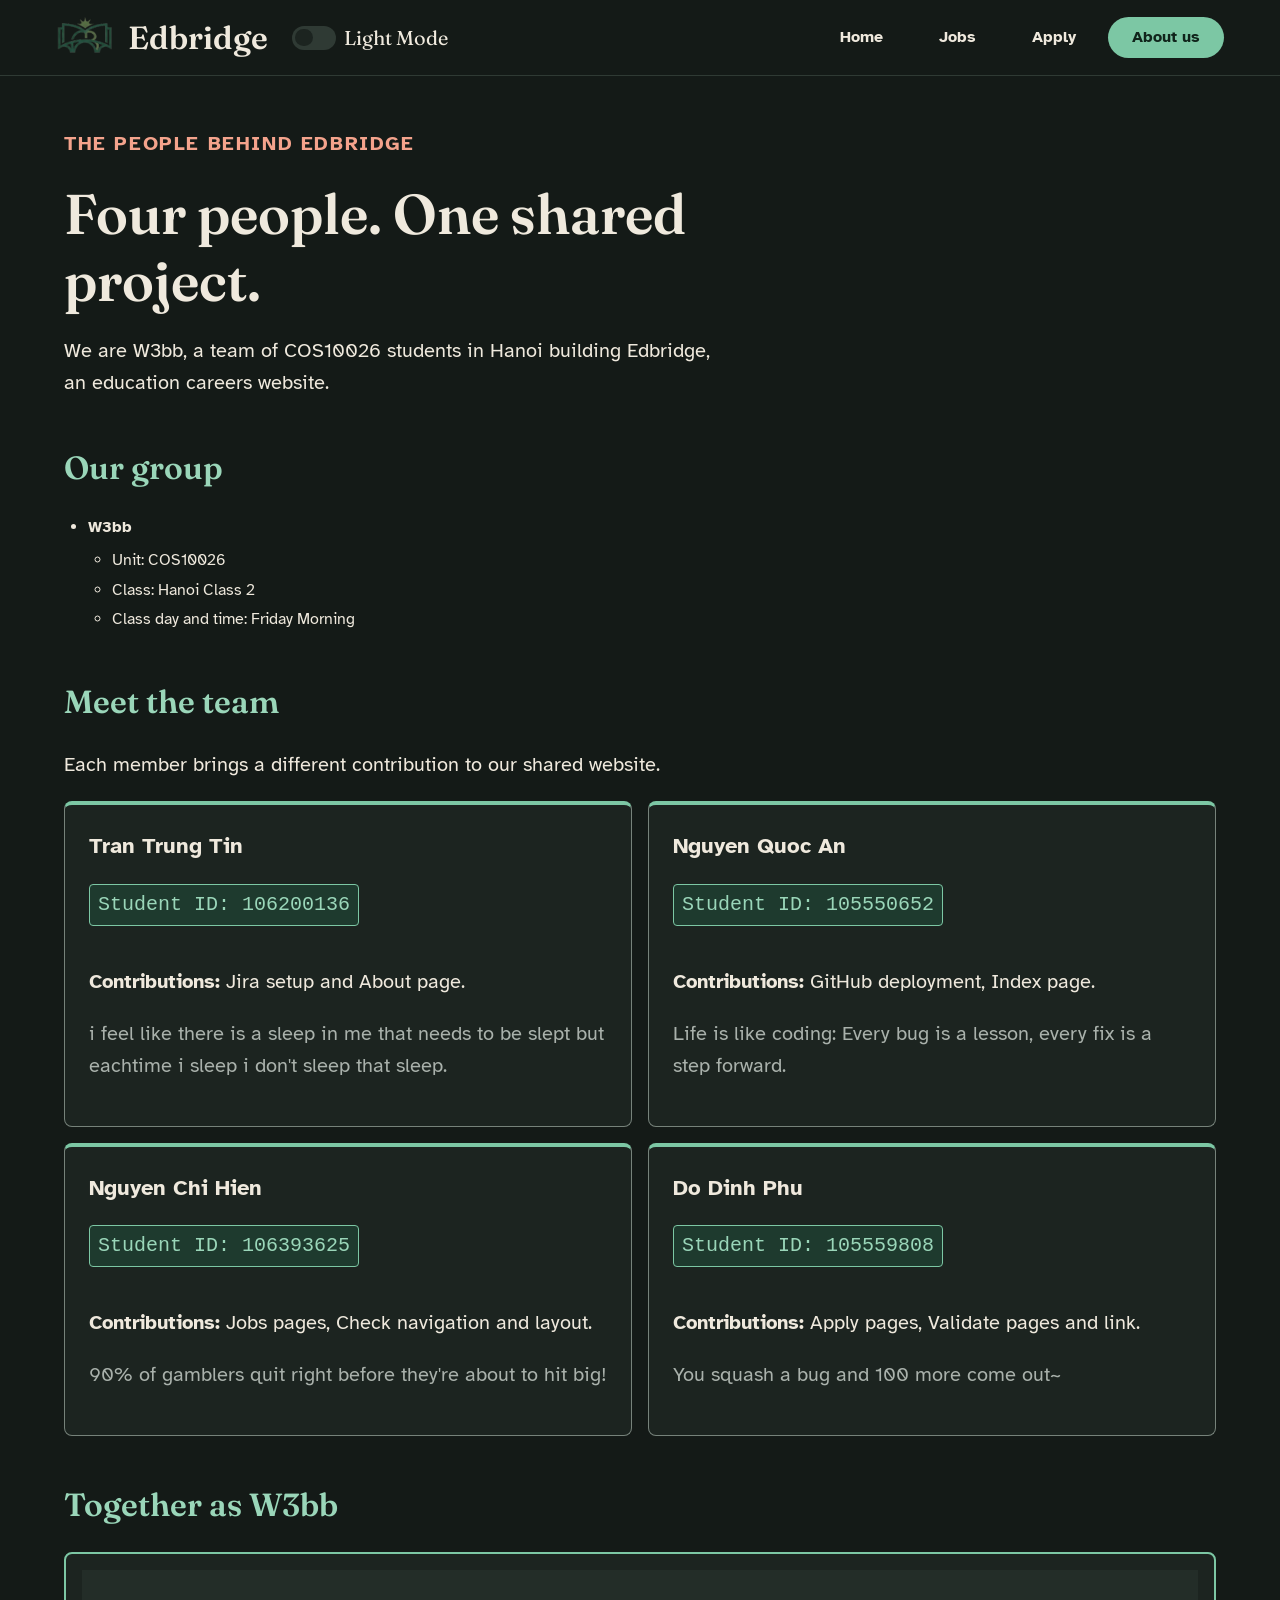
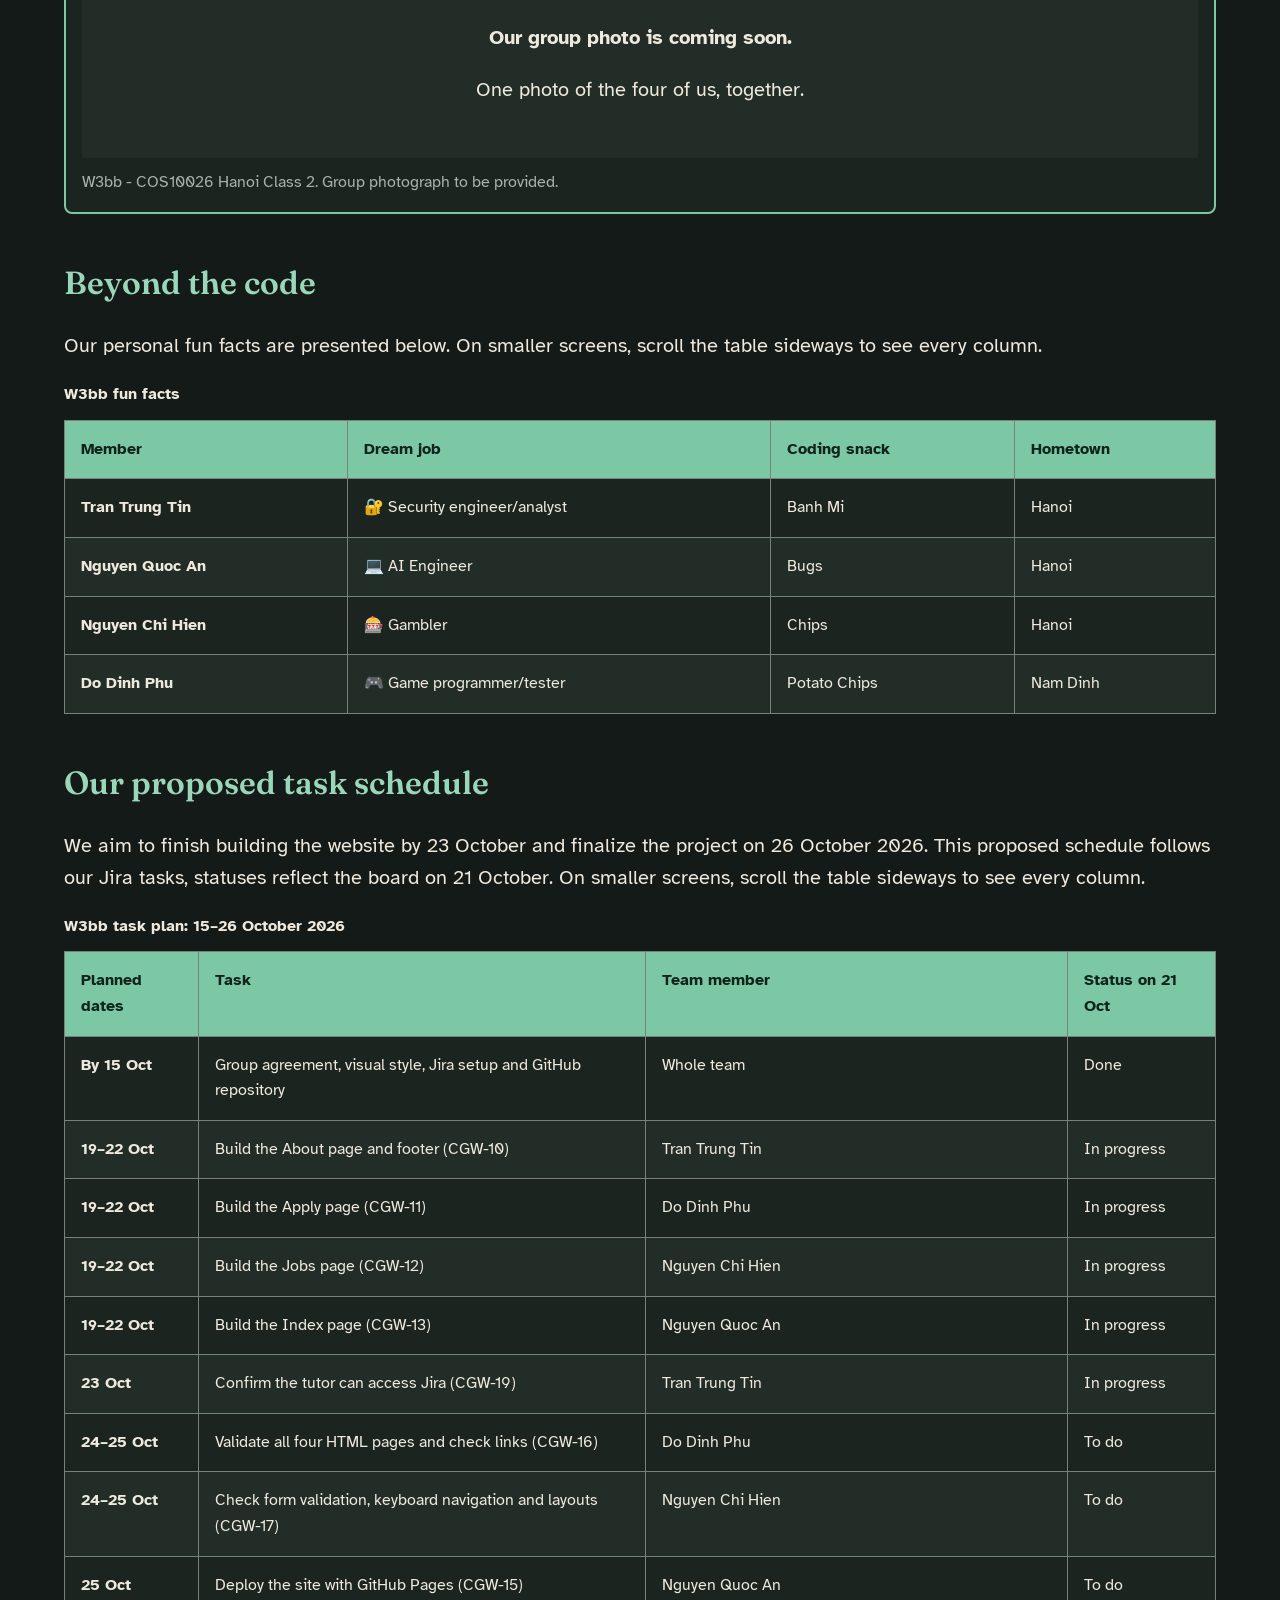
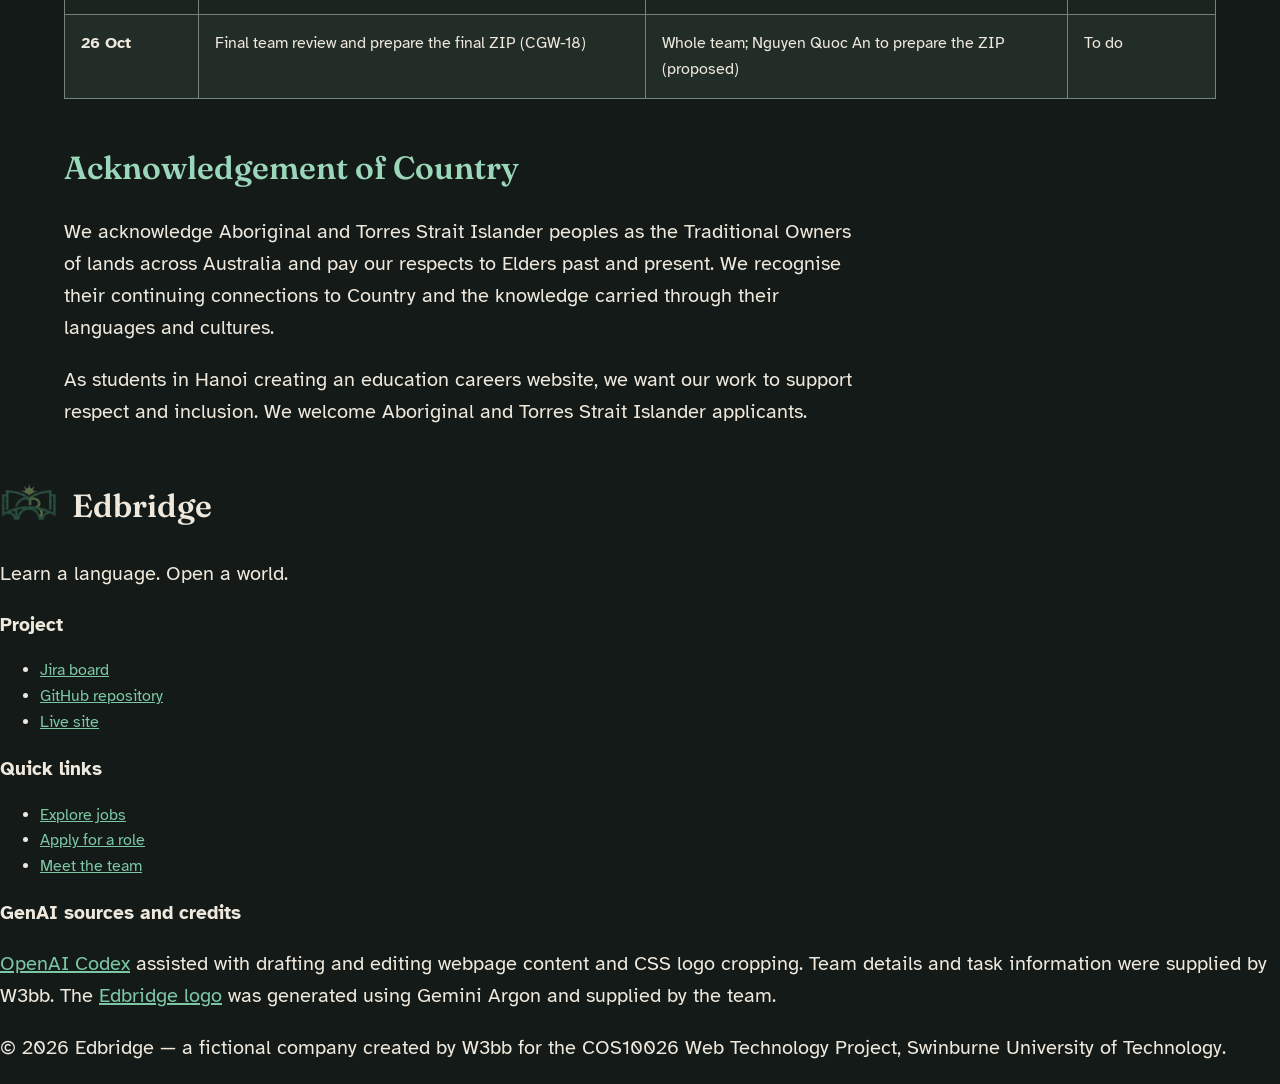
==== about.html @ 84de64b2 "Set the dark mode for default mode" ====
<!DOCTYPE html>
<html lang="en">
<head>
  <meta charset="utf-8">
  <meta name="viewport" content="width=device-width, initial-scale=1">
  <meta name="description" content="Meet W3bb, the four students behind the Edbridge education careers website.">
  <meta name="author" content="W3bb">
  <title>About W3bb | Edbridge</title>
  <!-- Shared fonts and external stylesheet. -->
  <link rel="preconnect" href="https://fonts.googleapis.com">
  <link rel="preconnect" href="https://fonts.gstatic.com" crossorigin>
  <link rel="stylesheet" href="https://fonts.googleapis.com/css2?family=Atkinson+Hyperlegible:wght@400;700&amp;family=Fraunces:opsz,wght@9..144,600&amp;display=swap">
  <link rel="stylesheet" href="styles/styles.css">
  <!-- Small embedded CSS example -->
  <style>
    .about-intro { max-width: 65ch; }
  </style>
</head>
    <body class="about-site">
    <header>
    <div class="container">
      <a href="index.html" class="Edbridge">
        <span class="brand-logo"><img src="img/logo.webp" alt="" width="1024" height="1024"></span>
        <span>Edbridge</span>
      </a>
      <label class="theme-switch">
        <input type="checkbox" id="theme-toggle">
        <span class="slider"></span>
        Light Mode
      </label>
      <nav aria-label="Main">
        <ul>
          <li><a href="index.html">Home</a></li>
          <li><a href="jobs.html">Jobs</a></li>
          <li><a href="apply.html">Apply</a></li>
          <li><a href="about.html" aria-current="page">About us</a></li>
        </ul>
      </nav>
    </div>
  </header>

  <main id="main-content" class="about-page" tabindex="-1">
    <div class="about-intro">
      <!-- Inline CSS example-->
      <p class="eyebrow" style="letter-spacing: 0.08em;">THE PEOPLE BEHIND EDBRIDGE</p>
      <h1>Four people. One shared project.</h1>
      <p>We are W3bb, a team of COS10026 students in Hanoi building Edbridge, an education careers website.</p>
    </div>

    <section aria-labelledby="group-heading">
      <h2 id="group-heading">Our group</h2>
      <!-- Nested list: the class belongs to the group. -->
      <ul class="group-details">
        <li><strong>W3bb</strong>
          <ul>
            <li>Unit: COS10026</li>
            <li>Class: Hanoi Class 2</li>
            <li>Class day and time: Friday Morning</li>
          </ul>
        </li>
      </ul>
    </section>

    <section aria-labelledby="members-heading">
      <h2 id="members-heading">Meet the team</h2>
      <p>Each member brings a different contribution to our shared website.</p>
      <!-- Each definition pairs a member with their contribution and personal details-->
      <dl class="member-list">
        <div class="member-card">
          <dt>Tran Trung Tin</dt>
          <dd>
            <p class="student-id">Student ID: 106200136</p>
            <p><strong>Contributions:</strong> Jira setup and About page.</p>
            <p class="quote-content">i feel like there is a sleep in me that needs to be slept but 
              eachtime i sleep i don't sleep that sleep.</p>
          </dd>
        </div>
        <div class="member-card">
          <dt>Nguyen Quoc An</dt>
          <dd>
            <p class="student-id">Student ID: 105550652</p>
            <p><strong>Contributions:</strong> GitHub deployment, Index page.</p>
            <p class="quote-content">Life is like coding: Every bug is a lesson, every fix is a step forward.</p>
          </dd>
        </div>
        <div class="member-card">
          <dt>Nguyen Chi Hien</dt>
          <dd>
            <p class="student-id">Student ID: 106393625</p>
            <p><strong>Contributions:</strong> Jobs pages, Check navigation and layout.</p>
            <p class="quote-content">90% of gamblers quit right before they're about to hit big!</p>
          </dd>
        </div>
        <div class="member-card">
          <dt>Do Dinh Phu</dt>
          <dd>
            <p class="student-id">Student ID: 105559808</p>
            <p><strong>Contributions:</strong> Apply pages, Validate pages and link.</p>
            <p class="quote-content">You squash a bug and 100 more come out~</p>
          </dd>
        </div>
      </dl>
    </section>

    <section aria-labelledby="photo-heading">
      <h2 id="photo-heading">Together as W3bb</h2>
      <figure class="group-photo">
        <!-- Pending photo -->
        <div class="photo-placeholder">
          <p><strong>Our group photo is coming soon.</strong></p>
          <p>One photo of the four of us, together.</p>
        </div>
        <figcaption>W3bb - COS10026 Hanoi Class 2. Group photograph to be provided.</figcaption>
      </figure>
    </section>

    <section aria-labelledby="facts-heading">
      <h2 id="facts-heading">Beyond the code</h2>
      <p id="facts-help">Our personal fun facts are presented below. On smaller screens, scroll the table sideways to see every column.</p>
      <div class="table-scroll" role="region" aria-labelledby="facts-heading" aria-describedby="facts-help" tabindex="0">
        <table class="fun-facts">
          <caption>W3bb fun facts</caption>
          <thead>
            <tr>
              <th scope="col">Member</th>
              <th scope="col">Dream job</th>
              <th scope="col">Coding snack</th>
              <th scope="col">Hometown</th>
            </tr>
          </thead>
          <tbody>
            <tr>
              <th scope="row">Tran Trung Tin</th>
              <td>🔐 Security engineer/analyst</td><td>Banh Mi</td><td>Hanoi</td>
            </tr>
            <tr>
              <th scope="row">Nguyen Quoc An</th>
              <td>💻 AI Engineer</td><td>Bugs</td><td>Hanoi</td>
            </tr>
            <tr>
              <th scope="row">Nguyen Chi Hien</th>
              <td>🎰 Gambler </td><td>Chips</td><td>Hanoi</td>
            </tr>
            <tr>
              <th scope="row">Do Dinh Phu</th>
              <td>🎮 Game programmer/tester</td><td>Potato Chips</td><td>Nam Dinh</td>
            </tr>
          </tbody>
        </table>
      </div>
    </section>

    <section aria-labelledby="schedule-heading">
      <h2 id="schedule-heading">Our proposed task schedule</h2>
      <p id="schedule-help">We aim to finish building the website by 23 October and finalize the project on 26 October 2026. This proposed schedule follows our Jira tasks, statuses reflect the board on 21 October. 
        On smaller screens, scroll the table sideways to see every column.</p>
      <div class="table-scroll" role="region" aria-labelledby="schedule-heading" aria-describedby="schedule-help" tabindex="0">
        <table class="task-schedule">
          <caption>W3bb task plan: 15–26 October 2026</caption>
          <thead>
            <tr>
              <th scope="col">Planned dates</th>
              <th scope="col">Task</th>
              <th scope="col">Team member</th>
              <th scope="col">Status on 21 Oct</th>
            </tr>
          </thead>
          <tbody>
            <tr>
              <th scope="row">By 15 Oct</th>
              <td>Group agreement, visual style, Jira setup and GitHub repository</td>
              <td>Whole team</td>
              <td>Done</td>
            </tr>
            <tr>
              <th scope="row">19–22 Oct</th>
              <td>Build the About page and footer (CGW-10)</td>
              <td>Tran Trung Tin</td>
              <td>In progress</td>
            </tr>
            <tr>
              <th scope="row">19–22 Oct</th>
              <td>Build the Apply page (CGW-11)</td>
              <td>Do Dinh Phu</td>
              <td>In progress</td>
            </tr>
            <tr>
              <th scope="row">19–22 Oct</th>
              <td>Build the Jobs page (CGW-12)</td>
              <td>Nguyen Chi Hien</td>
              <td>In progress</td>
            </tr>
            <tr>
              <th scope="row">19–22 Oct</th>
              <td>Build the Index page (CGW-13)</td>
              <td>Nguyen Quoc An</td>
              <td>In progress</td>
            </tr>
            <tr>
              <th scope="row"> 23 Oct</th>
              <td>Confirm the tutor can access Jira (CGW-19)</td>
              <td>Tran Trung Tin</td>
              <td>In progress</td>
            </tr>
            <tr>
              <th scope="row">24–25 Oct</th>
              <td>Validate all four HTML pages and check links (CGW-16)</td>
              <td>Do Dinh Phu</td>
              <td>To do</td>
            </tr>
            <tr>
              <th scope="row">24–25 Oct</th>
              <td>Check form validation, keyboard navigation and layouts (CGW-17)</td>
              <td>Nguyen Chi Hien</td>
              <td>To do</td>
            </tr>
            <tr>
              <th scope="row">25 Oct</th>
              <td>Deploy the site with GitHub Pages (CGW-15)</td>
              <td>Nguyen Quoc An</td>
              <td>To do</td>
            </tr>
            <tr>
              <th scope="row">26 Oct</th>
              <td>Final team review and prepare the final ZIP (CGW-18)</td>
              <td>Whole team; Nguyen Quoc An to prepare the ZIP (proposed)</td>
              <td>To do</td>
            </tr>
          </tbody>
        </table>
      </div>
    </section>

    <section class="country-acknowledgement" aria-labelledby="country-heading">
      <h2 id="country-heading">Acknowledgement of Country</h2>
      <p>We acknowledge Aboriginal and Torres Strait Islander peoples as the Traditional Owners of lands across Australia and pay our respects to Elders past and present. We recognise their continuing connections to Country and the knowledge carried through their languages and cultures.</p>
      <p>As students in Hanoi creating an education careers website, we want our work to support respect and inclusion. We welcome Aboriginal and Torres Strait Islander applicants.</p>
    </section>
  </main>

  <footer class="site-footer">
    <div class="footer-inner">
      <div class="footer-columns">
        <div>
          <a href="index.html" class="Edbridge">
            <span class="brand-logo"><img src="img/logo.webp" alt="" width="1024" height="1024" loading="lazy"></span>
            <span>Edbridge</span>
          </a>
          <p class="footer-tagline">Learn a language. Open a world.</p>
        </div>

        <section aria-labelledby="project-links-heading">
          <h3 id="project-links-heading">Project</h3>
          <ul>
            <li><a href="https://soulknightprequel15.atlassian.net/jira/software/projects/CGW/boards/3?filter=&amp;groupBy=none">Jira board</a></li>
            <li><a href="https://github.com/nguyenquocan0606/cos10026_web">GitHub repository</a></li>
            <li><a href="https://edbridge.mochilab3d.com">Live site</a></li>
          </ul>
        </section>

        <section aria-labelledby="quick-links-heading">
          <h3 id="quick-links-heading">Quick links</h3>
          <ul>
            <li><a href="jobs.html">Explore jobs</a></li>
            <li><a href="apply.html">Apply for a role</a></li>
            <li><a href="about.html#members-heading">Meet the team</a></li>
          </ul>
        </section>
      </div>

      <section aria-labelledby="credits-heading">
        <h3 id="credits-heading">GenAI sources and credits</h3>
        <p><a href="https://openai.com/codex/">OpenAI Codex</a> assisted with drafting and editing webpage content and CSS logo cropping. Team details and task information were supplied by W3bb. The <a href="img/logo.webp">Edbridge logo</a> was generated using Gemini Argon and supplied by the team.</p>
      </section>

      <p class="footer-copyright">&copy; 2026 Edbridge &mdash; a fictional company created by W3bb for the COS10026 Web Technology Project, Swinburne University of Technology.</p>
    </div>
  </footer>
</body>
</html>
---- styles/styles.css ----
:root {
  /* Color */
    --paper: #141a17;
    --paper-raised: #1c2420;
    --paper-sunk: #232d28;
    --ink: #efe9dd;
    --ink-muted: #a9b1ab;
    --line: #2f3a34;
    --line-strong: #76827a;
    --brand: #7cc7a4;
    --brand-strong: #9ad6b9;
    --brand-tint: #1e3a2e;
    --on-brand: #10241b;
    --accent: #f08a6e;
    --on-accent: #1f120e;
    --accent-text: #f4a38c;
    --accent-tint: #3a231c;
    --sun: #e0b04a;
    --on-sun: #b3b1ae;
    --focus: #f4a38c;
    --danger: #f97066;
    --danger-tint: #3b1a17;
    --col-strong: #232d28;
  /* Fonts */
  --font-display: "Fraunces", Georgia, serif;
  --font-sans: "Atkinson Hyperlegible", "Segoe UI", system-ui, sans-serif;
  --font-normal: 'Times New Roman', Times, serif;
}

/* Dark theme */
  :root:has(#theme-toggle:checked) {
  --paper: #fbf7ef;
  --paper-raised: #fffdf8;
  --paper-sunk: #ebe2b3;
  --ink: #1f2a24;
  --ink-muted: #55605a;
  --line: #e2d8c6;
  --line-strong: #b4a78f;
  --brand: #1f5c46;
  --brand-strong: #174837;
  --brand-tint: #dcebe3;
  --on-brand: #ffffff;
  --accent: #e8704f;
  --on-accent: #1f2a24;
  --accent-text: #a83e26;
  --accent-tint: #fbe3da;
  --sun: #e9b949;
  --on-sun: #1f2a24;
  --focus: #a83e26;
  --danger: #b42318;
  --danger-tint: #fde8e6;
  --col-strong: #f3ecdf;
  }

/* index.html zone  */
* { box-sizing: border-box; }

body {
  margin: 0;
  background-color: var(--paper);
  color: var(--ink);
  font-family: var(--font-sans);
  line-height: 1.6;
}

h1, h2 { font-family: var(--font-display); font-weight: 600; }

h1 {
  font-family: var(--font-display);
  font-size: 3rem;
  margin: 0;
}

h2 {
  font-size: 2rem;
  color: var(--brand-strong);
}

p {
  font-size: 1.25rem;
}

a { color: var(--brand); }
a:hover { color: var(--brand-strong); }

:focus-visible { outline: 3px solid var(--focus); outline-offset: 2px; }

img { max-width: 100%; height: auto; }

.container {
  max-width: 76rem;
  margin: 0 auto;
  padding: 0 1.5rem;
}

header {
  padding: 0.75rem 1.5rem;
  background-color: var(--paper);
  border-bottom: 1px solid var(--line);
}

header .container {
  display: flex;
  align-items: center;
  gap: 1.5rem;
}

.Edbridge {
  font-size: 2rem;
  text-decoration: none;
  font-family: var(--font-display);
}

/* Shared logo alignment and crop for all headers and footers. */
header .Edbridge,
footer .Edbridge {
  display: inline-flex;
  align-items: center;
  gap: 0.75rem;
  color: var(--ink);
  font-weight: 600;
  white-space: nowrap;
}

header .brand-logo,
footer .brand-logo {
  width: 3.75rem;
  height: 3rem;
  overflow: hidden;
  flex-shrink: 0;
  border-radius: 0.25rem;
}
header .brand-logo img,
footer .brand-logo img {
  display: block;
  width: 12rem;
  max-width: none;
  transform: translate(-1.25rem, -2.5rem);
}

.theme-switch input {
  position: absolute;
  opacity: 0;
  width: 1px;
  height: 1px;
}

.theme-switch {
  font-family: var(--font-display);
  font-size: 1.25rem;
  display: inline-flex;
  align-items: center;
  gap: 0.5rem;
  cursor: pointer;
}

.slider {
  position: relative;
  width: 2.75rem;
  height: 1.5rem;
  background-color: var(--line);
  border-radius: 999px;
  transition: background-color 0.2s;
}

.slider::before {
  content: "";
  position: absolute;
  top: 0.2rem;
  left: 0.2rem;
  width: 1.1rem;
  height: 1.1rem;
  background-color: var(--paper-raised);
  border-radius: 50%;
  transition: transform 0.2s;
}

.theme-switch input:checked + .slider {
  background-color: var(--brand);
}

.theme-switch input:checked +.slider::before {
  transform: translateX(1.25rem);
}

header nav {
  margin-left: auto;
}

nav ul {
  list-style: none;
  margin: 0;
  padding: 0;
  display: flex;
  gap: 0.5rem;
}

nav a {
  display: inline-block;
  padding: 0.5rem 1.5rem;
  border-radius: 999px;
  color: var(--ink);
  font-weight: 700;
  text-decoration: none;
  transition: background-color 0.2s, color 0.2s;
}

nav a:hover {
  background-color: var(--brand-tint);
  color: var(--ink);
}

nav a[aria-current="page"] {
  background-color: var(--brand);
  color: var(--on-brand);
}

.container .hero_content {
  margin-top: 5rem;
}

.a1_first_line {
  color: var(--focus);
  font-weight: bold;
  font-family: var(--font-sans);
}

.a1_slogan{
  color: var(--brand-strong);
  font-size: 1.5rem;
  font-weight: bold;
  margin: auto;
}

.roles_header + ul {
  list-style: none;
}

.roles_header {
  display: flex;
  align-items: center;
  justify-content: space-between;
  gap: 16px;
}

.roles_header p {
  margin: 0;
}

.roles {
  font-family: var(--font-display);
  font-size: 2rem;
}

.number_of_job {
  font-family: var(--font-normal);
  font-weight: bold;
  font-size: 1.5rem;
  border: 1px solid var(--ink);
  border-radius: 999px;
  display: inline-block;
  padding: 4px 12px;
}

.a1_fe_job {
  display: inline-block;
  border: 1px solid var(--ink);
  border-top: 10px solid var(--brand-strong);
  border-radius: 20px;
  padding: 1rem;
  box-shadow: 0 4px 20px var(--on-sun);
}

.a1_ui_ux_job {
  display: inline-block;
  border: 1px solid var(--ink);
  border-top: 10px solid var(--brand-strong);
  border-radius: 20px;
  padding: 1rem;
  box-shadow: 0 4px 20px var(--on-sun);

}

.a1_type_job{
  font-family:var(--font-sans) ;
  font-weight: bold;
  color: var(--accent-text);
}

.a1_name_job {
  font-weight: bold;
  font-size: 1.75rem;
  margin-top: 0;
  margin-bottom: 0.15rem;
  margin-left: 1rem;
}

.a1_detail {
  margin-left: 1rem;
  margin-right: 1rem;
  margin-top: 0;
  padding-bottom: 1rem;
  border-bottom: 1px solid var(--ink);
}

.a1_job_container {
  padding-top: 10px;
  display: flex;
  flex: 1;
  align-items: center;
  justify-content: center;
  gap: 4rem;
}

.a1_explore {
  padding: 1rem;
  font-size: 1.25rem;
  font-weight: bold;
  text-decoration: none;
}

.a1_meet_team {
  text-decoration: none;
  display: inline-block;
  border: 3px solid var(--ink);
  border-radius: 20px;
  padding: 4px 12px;
  font-size: 2rem;
  font-family: var(--font-display);
  font-weight: bold;
  color: var(--ink);
}

.a1_why {
  margin-top: 5rem;
  border-top: 2px solid var(--ink);
}

.a1_why_container {
  display: flex;
  gap: 15px;
}

.a1_box {
  border: 1px solid var(--line-strong);
  border-radius: 15px;
  padding: 4px 12px;
  flex: 1;
  box-shadow: 0px 4px 12px var(--on-sun);
}

.a1_box p {
  margin-top: 0;
  padding: 4px;
}

.a1_box h3 {
  font-size: 1.25rem;
  margin-bottom: 0;
  padding: 4px;
}

.a1_how h2 {
  margin-top: 5rem;
  padding-top: 1.75rem;
  border-top: 2px solid var(--ink) ;
  margin-bottom: 0.75rem;

}

.a1_how p {
  margin-top: 0;
  font-family: var(--font-sans);
}



/* About page*/

/* 1. Keyboard focus: outline the visible switch when its input has focus. */
.about-site .theme-switch input:focus-visible + .slider {
  outline: 3px solid var(--focus);
  outline-offset: 3px;
}

/* 2. Layout and headings: centre the content and scale heading sizes.
   overflow-wrap allows long text to wrap instead of widening the page. */
.about-site > main {
  width: min(100% - 2rem, 72rem);
  margin-inline: auto;
  padding-block: 2rem;
}

.about-site h1 { font-size: clamp(2rem, 5vw, 3.5rem); line-height: 1.2; }
.about-site h2 { font-size: clamp(1.5rem, 3vw, 2rem); line-height: 1.3; }
.about-site main > section { margin-top: 3rem; }
.about-site .country-acknowledgement { max-width: 80ch; }
.about-site .eyebrow { color: var(--accent-text); font-weight: 700; }
.about-site p,
.about-site li,
.about-site dt,
.about-site td,
.about-site th { overflow-wrap: anywhere; }

/* 3. Group details: indent both list levels and space the items. */
.about-site .group-details { padding-left: 1.5rem; }
.about-site .group-details ul { padding-left: 1.5rem; margin-top: 0.5rem; }
.about-site .group-details li + li { margin-top: 0.25rem; }

/* 4. Members: two equal columns, bordered cards and highlighted student IDs.
   dt styles each member's name; dd removes the default definition indent. */
.about-site .member-list {
  display: grid;
  grid-template-columns: repeat(2, minmax(0, 1fr));
  gap: 1rem;
}

.about-site .member-card {
  padding: 1.5rem;
  border: 1px solid var(--line-strong);
  border-top: 4px solid var(--brand);
  border-radius: 0.5rem;
  background: var(--paper-raised);
}

.about-site .member-card dt { font-size: 1.35rem; font-weight: 700; }
.about-site .member-card dd { margin: 0; }
.about-site .student-id {
  display: inline-block;
  padding: 0.25rem 0.5rem;
  border: 1px solid var(--brand);
  border-radius: 0.25rem;
  background: var(--brand-tint);
  color: var(--brand-strong);
  font-family: ui-monospace, monospace;
}

.about-site .quote-content { color: var(--ink-muted); }

/* 5. Group photo: border the figure, style its placeholder and caption. */
.about-site .group-photo {
  margin: 0;
  padding: 1rem;
  border: 2px solid var(--brand);
  border-radius: 0.5rem;
  background: var(--paper-raised);
}
.about-site .photo-placeholder {
  padding: 2rem 1rem;
  text-align: center;
  background: var(--paper-sunk);
}
.about-site figcaption { padding-top: 0.75rem; color: var(--ink-muted); }

/* 6. Tables: allow sideways scrolling, join cell borders, and colour rows.
   These rules apply to both the fun-facts and schedule tables. */
.about-site .table-scroll { max-width: 100%; overflow-x: auto; }
.about-site table {
  width: 100%;
  min-width: 38rem;
  border-collapse: collapse;
  background: var(--paper-raised);
}
.about-site caption { padding-bottom: 0.75rem; text-align: left; font-weight: 700; }
.about-site th, .about-site td {
  padding: 1rem;
  border: 1px solid var(--line-strong);
  text-align: left;
  vertical-align: top;
}
.about-site thead { background: var(--brand); color: var(--on-brand); }
.about-site tbody tr:nth-child(even) { background: var(--paper-sunk); }
.about-site tbody tr:hover { background: var(--brand-tint); }

/* 7. Responsive layout: wrap the header first, then stack member cards.
   rem units follow the root font size, including user font-size preferences. */
@media (max-width: 64rem) {
  .about-site header .container { flex-wrap: wrap; }
  .about-site header nav { width: 100%; margin-left: 0; }
  .about-site header nav ul { flex-wrap: wrap; }
  .about-site header nav a { padding-inline: 1rem; }
}
@media (max-width: 40rem) {
  .about-site .member-list { grid-template-columns: 1fr; }
  .about-site .member-card { padding: 1rem; }
  .about-site main > section { margin-top: 2rem; }
  .about-site th,
  .about-site td { padding: 0.75rem; }
}

/* 8. High contrast mode: use the system text colour for important borders. */
@media (forced-colors: active) {
  .about-site .member-card,
  .about-site .student-id,
  .about-site .group-photo { border-color: CanvasText; }
}

/* Jobs page */
.jobs-page {
  max-width: 1100px;
  margin: 0 auto;
  padding: 2rem 1.5rem;
}

.jobs-eyebrow {
  color: var(--brand);
  font-size: 0.85rem;
  letter-spacing: 0.08em;
}

.jobs-intro h1 {
  margin-top: 0.5rem;
  font-size: clamp(2rem, 4vw, 3rem);
  line-height: 1.2;
}

.jobs-intro p {
  line-height: 1.8;
}

.jobs-apply-link,
.job-action a {
  display: inline-block;
  margin-top: 0.5rem;
  font-weight: 700;
  text-underline-offset: 0.2em;
}

.jobs-aside {
  float: right;
  width: 25%;
  margin: 1rem 0 1.5rem 1.5rem;
  padding: 1.25rem;
  border: 1px solid var(--line);
  border-radius: 12px;
  background-color: var(--paper-raised);
  overflow-wrap: break-word;
}

.jobs-aside h2 {
  font-size: 1.35rem;
}

.jobs-aside h3 {
  font-size: 1.05rem;
}

.jobs-aside li {
  margin-bottom: 0.65rem;
}

.job-listing {
  margin: 2rem 0;
  padding: 1.5rem;
  border: 1px solid var(--line);
  border-radius: 14px;
  background-color: var(--paper-raised);
  display: flow-root;
}

.job-listing h2 {
  font-size: clamp(1.5rem, 3vw, 2rem);
  line-height: 1.3;
}

.job-listing h3 {
  margin-bottom: 0.5rem;
}

.job-listing li {
  margin-bottom: 0.55rem;
  line-height: 1.65;
}

.job-reference {
  color: var(--brand);
  font-size: 0.85rem;
  font-weight: 700;
  letter-spacing: 0.06em;
}

.job-details {
  display: grid;
  grid-template-columns: minmax(8rem, 0.7fr) 2fr;
  gap: 0.5rem 1rem;
  padding: 1rem;
  border-left: 4px solid var(--accent);
  background-color: var(--paper);
}

.job-details dt {
  font-weight: 700;
}

.job-details dd {
  margin: 0;
}

.jobs-page a:focus-visible {
  outline: 3px solid var(--focus);
  outline-offset: 4px;
}

@media (max-width: 700px) {
  .jobs-page {
    padding: 1.25rem 1rem;
  }

  .jobs-aside {
    float: none;
    width: 100%;
    margin: 1.5rem 0;
  }

  .job-listing {
    padding: 1rem;
  }

  .job-details {
    grid-template-columns: 1fr;
    gap: 0.25rem;
  }

  .job-details dd {
    margin-bottom: 0.75rem;
  }
}

/*
   APPLY PAGE STYLES
 */

/* ---------- Main application panel ---------- */
.apply-page > main {
  width: min(calc(100% - 3rem), 850px);
  margin: 2.5rem auto 3rem;
  padding: clamp(1.5rem, 4vw, 2.5rem);
  background: var(--paper-raised);
  border: 1px solid var(--line-strong);
  border-top: 5px solid var(--brand);
  border-radius: 12px;
  box-shadow: 0 10px 26px rgba(31, 42, 36, 0.10);
}

.apply-page > main h1 {
  margin: 0 0 1rem;
  color: var(--ink);
  font-family: var(--font-display);
  font-size: clamp(2rem, 4vw, 2.8rem);
  font-weight: 600;
  line-height: 1.2;
  letter-spacing: -0.035em;
}

.apply-page > main > p {
  margin: 0 0 2rem;
  color: var(--ink-muted);
  font-size: 1rem;
}

/* ---------- Form layout ---------- */
.apply-page form {
  display: flex;
  flex-direction: column;
  gap: 1.1rem;
}

.apply-page .form-row {
  min-width: 0;
  margin: 0;
}

.apply-page div.form-row {
  display: flex;
  flex-direction: column;
  align-items: stretch;
}

.apply-page .form-row > label {
  display: block;
  margin-bottom: 0.4rem;
  color: var(--ink);
  font-size: 0.95rem;
  font-weight: 700;
}

/* ---------- Input fields and dropdowns ---------- */
.apply-page input[type="text"],
.apply-page input[type="email"],
.apply-page input[type="tel"],
.apply-page input[type="number"],
.apply-page input[type="date"],
.apply-page input[type="password"],
.apply-page input:not([type]),
.apply-page select,
.apply-page textarea {
  width: 100%;
  min-height: 44px;
  padding: 0.7rem 0.85rem;
  border: 1px solid var(--line-strong);
  border-radius: 8px;
  background: var(--paper-raised);
  color: var(--ink);
  font-family: var(--font-sans);
  font-size: 1rem;
  transition: border-color 0.2s, box-shadow 0.2s;
}

.apply-page select {
  cursor: pointer;
}

.apply-page select option {
  background: var(--paper-raised);
  color: var(--ink);
}

.apply-page textarea {
  min-height: 130px;
  resize: vertical;
}

.apply-page input::placeholder,
.apply-page textarea::placeholder {
  color: var(--ink-muted);
  opacity: 0.8;
}

.apply-page input:hover,
.apply-page select:hover,
.apply-page textarea:hover {
  border-color: var(--brand);
}

.apply-page input:focus,
.apply-page select:focus,
.apply-page textarea:focus {
  outline: none;
  border-color: var(--brand);
  box-shadow: 0 0 0 3px
    color-mix(in srgb, var(--brand) 22%, transparent);
}

/* ---------- Fieldsets and legends ---------- */
.apply-page fieldset.form-row {
  min-width: 0;
  padding: 1rem 1.1rem 1.2rem;
  border: 1px solid var(--line-strong);
  border-radius: 12px;
  background: var(--paper-raised);
  box-shadow: none;
}

.apply-page fieldset legend {
  padding: 0 0.5rem;
  color: var(--brand);
  font-family: var(--font-display);
  font-size: 1.05rem;
  font-weight: 600;
}

/* ---------- Radio buttons and checkboxes ---------- */
.apply-page .choice-group {
  display: flex;
  align-items: center;
  flex-wrap: wrap;
  gap: 0.8rem 1.3rem;
}

.apply-page .choice-group label {
  display: inline-flex;
  align-items: center;
  gap: 0.5rem;
  margin: 0;
  color: var(--ink);
  font-weight: 400;
  cursor: pointer;
}

.apply-page input[type="radio"],
.apply-page input[type="checkbox"] {
  width: 17px;
  height: 17px;
  min-height: 0;
  margin: 0;
  padding: 0;
  accent-color: var(--brand);
  cursor: pointer;
  flex: 0 0 auto;
}

/* ---------- Form buttons ---------- */
.apply-page .form-actions {
  display: flex;
  flex-wrap: wrap;
  gap: 0.8rem;
  margin-top: 0.5rem;
}

.apply-page .form-actions button {
  display: inline-flex;
  align-items: center;
  justify-content: center;
  min-height: 44px;
  padding: 0.7rem 1.3rem;
  border: 1px solid transparent;
  border-radius: 999px;
  font: inherit;
  font-weight: 700;
  cursor: pointer;
  transition: background-color 0.2s, color 0.2s,
    border-color 0.2s, transform 0.2s;
}

.apply-page .form-actions button[type="submit"] {
  background: var(--brand);
  color: var(--on-brand);
}

.apply-page .form-actions button[type="submit"]:hover {
  background: var(--brand-strong);
  color: var(--on-brand);
  transform: translateY(-1px);
}

.apply-page .form-actions button[type="reset"] {
  border-color: var(--line-strong);
  background: transparent;
  color: var(--brand);
}

.apply-page .form-actions button[type="reset"]:hover {
  border-color: var(--brand);
  background: var(--brand-tint);
  color: var(--brand-strong);
}

/* ---------- Footer ---------- */
.apply-page > footer {
  width: min(calc(100% - 3rem), 850px);
  margin: 0 auto;
  padding: 1.25rem 0 2rem;
  border-top: 2px solid var(--brand);
  color: var(--ink-muted);
  text-align: center;
}

.apply-page > footer p {
  margin: 0;
}

/* ---------- Responsive layout ---------- */
@media (max-width: 700px) {
  .apply-page > header {
    padding: 1rem;
  }

  .apply-page > header nav {
    width: 100%;
    margin-left: 0;
  }

  .apply-page > header nav ul {
    gap: 0.2rem;
  }

  .apply-page > header nav a {
    padding: 0.45rem 0.75rem;
  }

  .apply-page > main {
    width: calc(100% - 1.5rem);
    margin: 1.25rem auto 2rem;
    padding: 1.25rem;
  }

  .apply-page > main h1 {
    font-size: 2rem;
  }

  .apply-page .choice-group {
    align-items: flex-start;
    flex-direction: column;
    gap: 0.7rem;
  }

  .apply-page .form-actions {
    flex-direction: column;
  }

}

/* ---------- Reduced motion ---------- */
@media (prefers-reduced-motion: reduce) {
  .apply-page *,
  .apply-page *::before,
  .apply-page *::after {
    transition-duration: 0.01ms !important;
    animation-duration: 0.01ms !important;
  }
}

/* ---------- High contrast accessibility ---------- */
@media (forced-colors: active) {
  .apply-page > header nav a[aria-current="page"],
  .apply-page > main,
  .apply-page fieldset.form-row,
  .apply-page input,
  .apply-page select,
  .apply-page textarea,
  .apply-page .form-actions button {
    border: 1px solid CanvasText;
  }
}
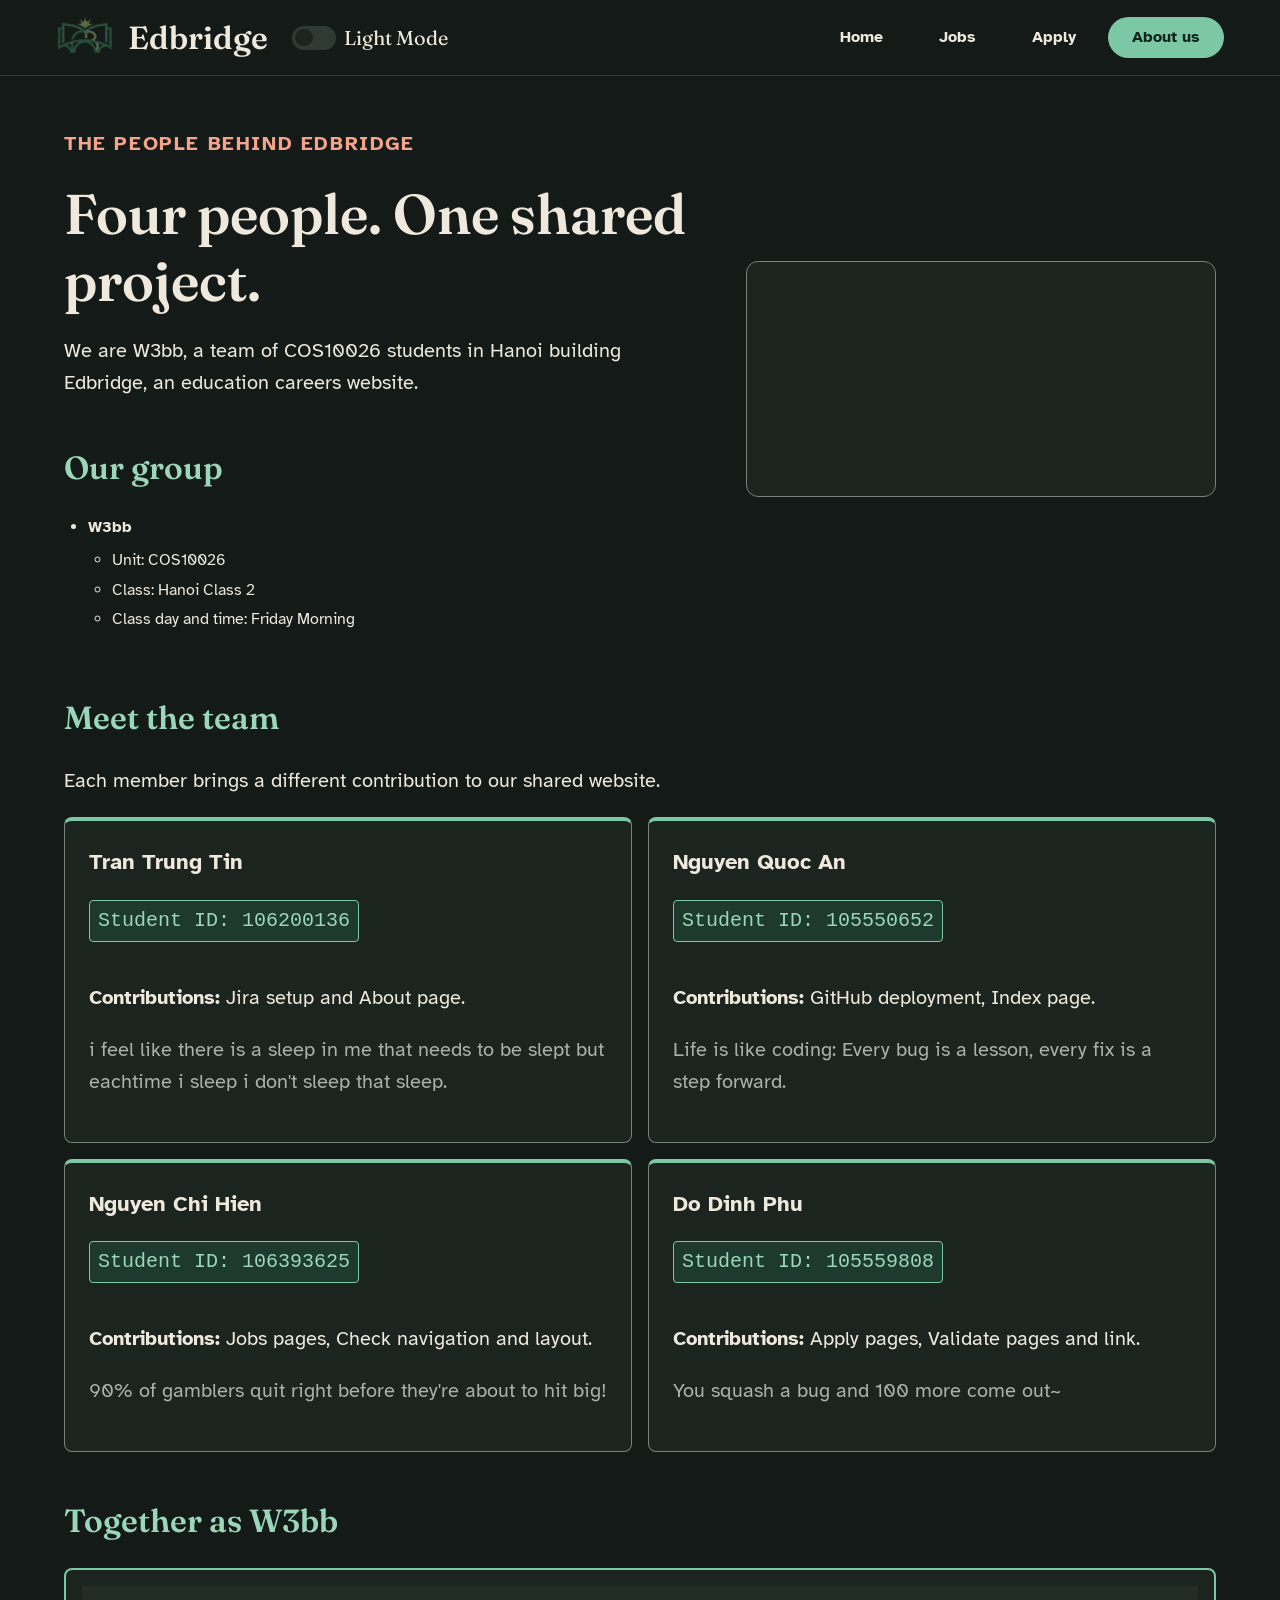
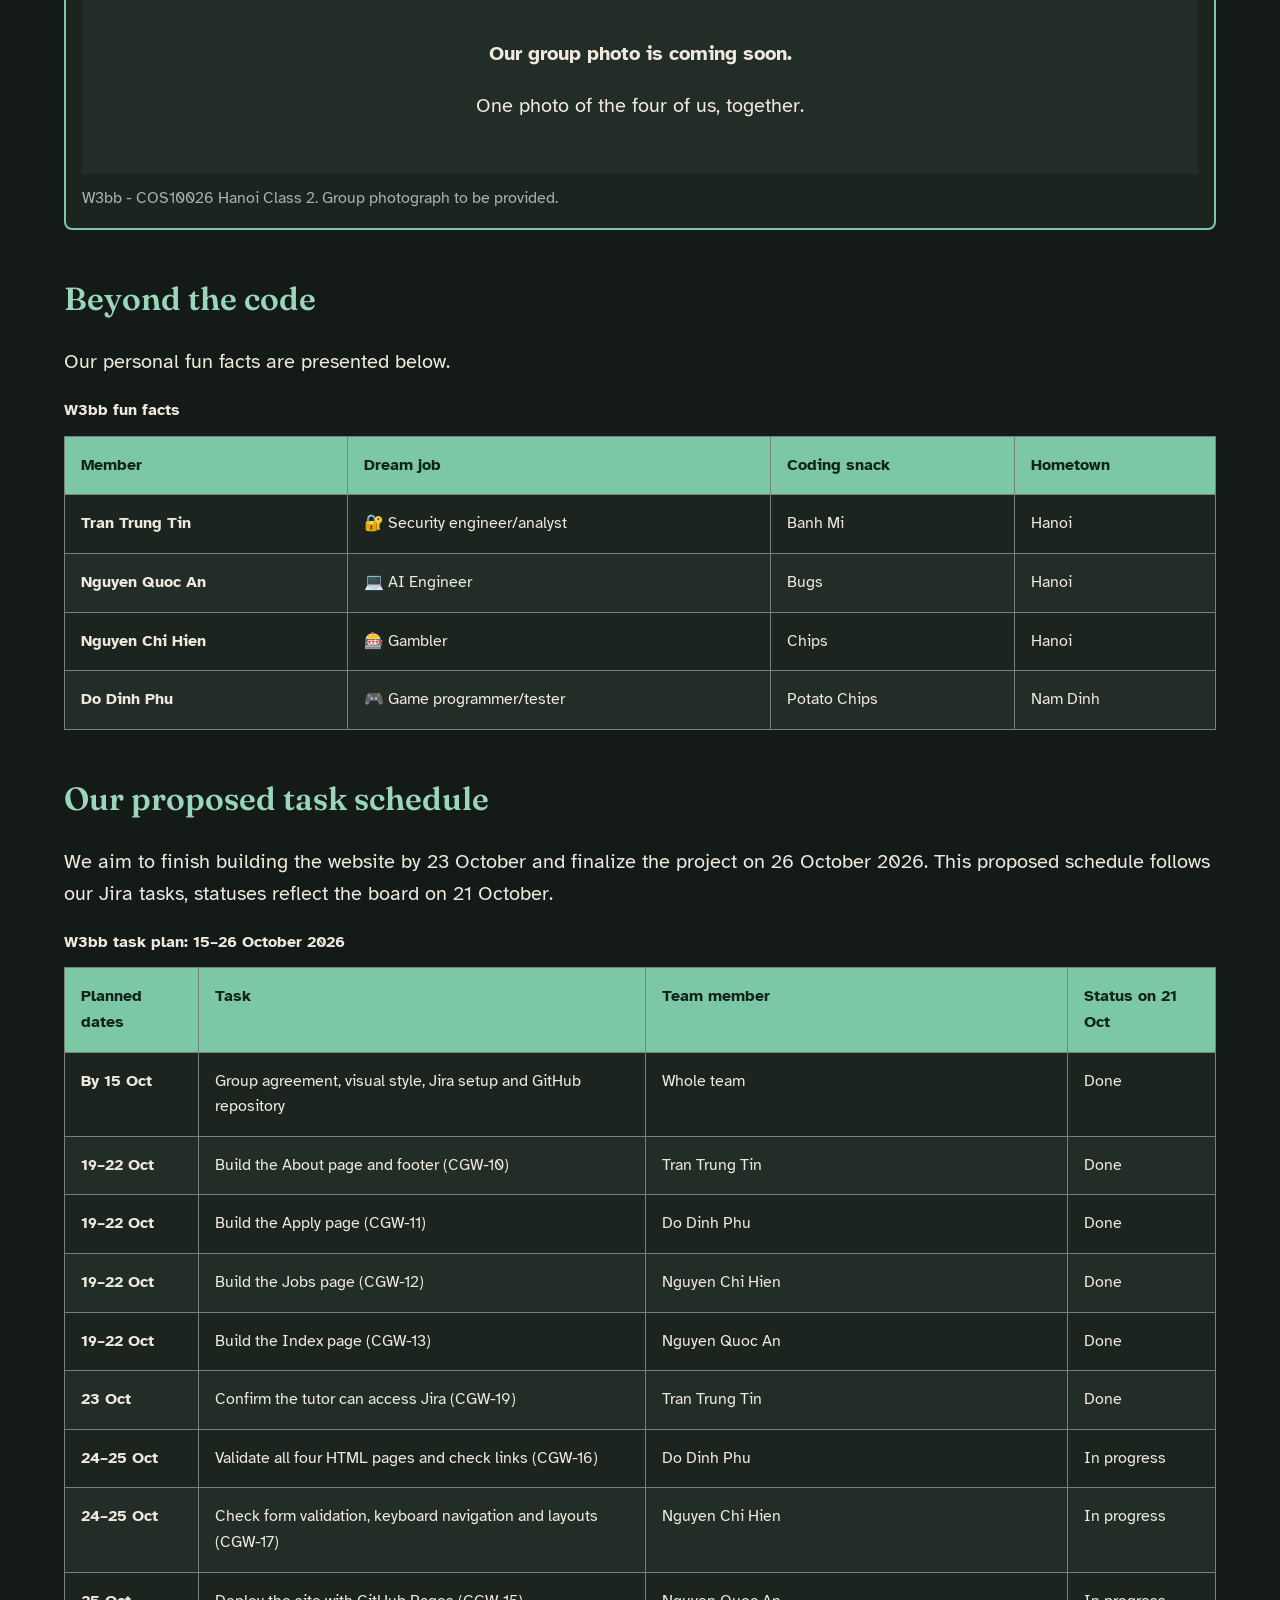
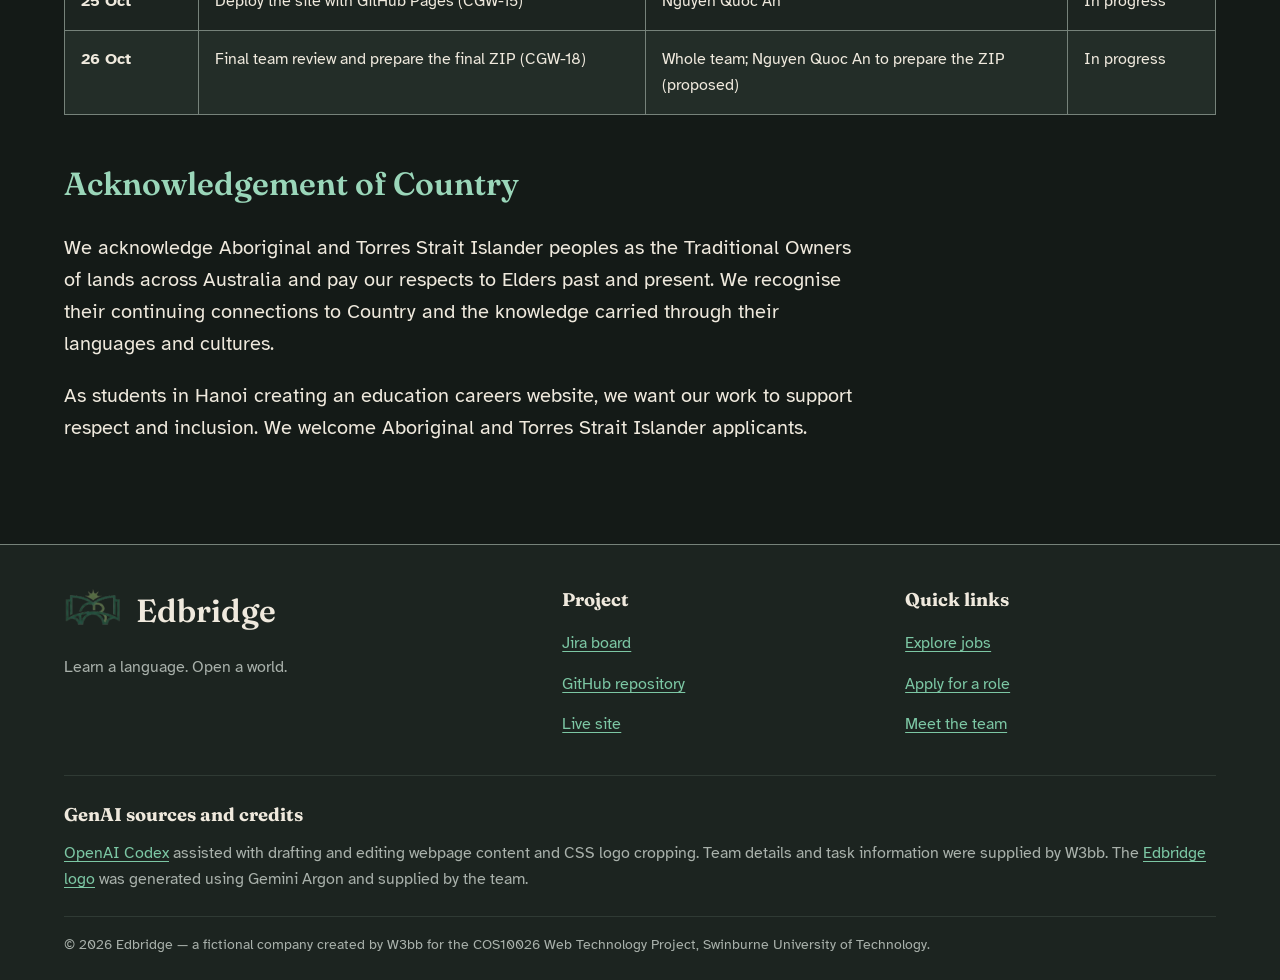
==== commit d07919a0: "CGW-22 Edit link and added brand intro" ====
--- a/about.html
+++ b/about.html
@@ -40,26 +40,38 @@
   </header>
 
   <main id="main-content" class="about-page" tabindex="-1">
-    <div class="about-intro">
-      <!-- Inline CSS example-->
-      <p class="eyebrow" style="letter-spacing: 0.08em;">THE PEOPLE BEHIND EDBRIDGE</p>
-      <h1>Four people. One shared project.</h1>
-      <p>We are W3bb, a team of COS10026 students in Hanoi building Edbridge, an education careers website.</p>
+    <div class="about-overview">
+      <div class="about-overview-content">
+        <div class="about-intro">
+          <!-- Inline CSS example-->
+          <p class="eyebrow" style="letter-spacing: 0.08em;">THE PEOPLE BEHIND EDBRIDGE</p>
+          <h1>Four people. One shared project.</h1>
+          <p>We are W3bb, a team of COS10026 students in Hanoi building Edbridge, an education careers website.</p>
+        </div>
+
+        <section aria-labelledby="group-heading">
+          <h2 id="group-heading">Our group</h2>
+          <!-- Nested list: the class belongs to the group. -->
+          <ul class="group-details">
+            <li><strong>W3bb</strong>
+              <ul>
+                <li>Unit: COS10026</li>
+                <li>Class: Hanoi Class 2</li>
+                <li>Class day and time: Friday Morning</li>
+              </ul>
+            </li>
+          </ul>
+        </section>
+      </div>
+
+      <div class="about-video">
+        <video autoplay muted playsinline aria-label="About page video">
+          <source src="media/video.mp4" type="video/mp4">
+          Your browser does not support embedded video.
+          <a href="media/video.mp4">Download the video</a> to watch it.
+        </video>
+      </div>
     </div>
-
-    <section aria-labelledby="group-heading">
-      <h2 id="group-heading">Our group</h2>
-      <!-- Nested list: the class belongs to the group. -->
-      <ul class="group-details">
-        <li><strong>W3bb</strong>
-          <ul>
-            <li>Unit: COS10026</li>
-            <li>Class: Hanoi Class 2</li>
-            <li>Class day and time: Friday Morning</li>
-          </ul>
-        </li>
-      </ul>
-    </section>
 
     <section aria-labelledby="members-heading">
       <h2 id="members-heading">Meet the team</h2>
@@ -116,7 +128,7 @@
 
     <section aria-labelledby="facts-heading">
       <h2 id="facts-heading">Beyond the code</h2>
-      <p id="facts-help">Our personal fun facts are presented below. On smaller screens, scroll the table sideways to see every column.</p>
+      <p id="facts-help">Our personal fun facts are presented below.</p>
       <div class="table-scroll" role="region" aria-labelledby="facts-heading" aria-describedby="facts-help" tabindex="0">
         <table class="fun-facts">
           <caption>W3bb fun facts</caption>
@@ -153,7 +165,7 @@
     <section aria-labelledby="schedule-heading">
       <h2 id="schedule-heading">Our proposed task schedule</h2>
       <p id="schedule-help">We aim to finish building the website by 23 October and finalize the project on 26 October 2026. This proposed schedule follows our Jira tasks, statuses reflect the board on 21 October. 
-        On smaller screens, scroll the table sideways to see every column.</p>
+      </p>
       <div class="table-scroll" role="region" aria-labelledby="schedule-heading" aria-describedby="schedule-help" tabindex="0">
         <table class="task-schedule">
           <caption>W3bb task plan: 15–26 October 2026</caption>
@@ -176,55 +188,55 @@
               <th scope="row">19–22 Oct</th>
               <td>Build the About page and footer (CGW-10)</td>
               <td>Tran Trung Tin</td>
-              <td>In progress</td>
+              <td>Done</td>
             </tr>
             <tr>
               <th scope="row">19–22 Oct</th>
               <td>Build the Apply page (CGW-11)</td>
               <td>Do Dinh Phu</td>
-              <td>In progress</td>
+              <td>Done</td>
             </tr>
             <tr>
               <th scope="row">19–22 Oct</th>
               <td>Build the Jobs page (CGW-12)</td>
               <td>Nguyen Chi Hien</td>
-              <td>In progress</td>
+              <td>Done</td>
             </tr>
             <tr>
               <th scope="row">19–22 Oct</th>
               <td>Build the Index page (CGW-13)</td>
               <td>Nguyen Quoc An</td>
-              <td>In progress</td>
+              <td>Done</td>
             </tr>
             <tr>
               <th scope="row"> 23 Oct</th>
               <td>Confirm the tutor can access Jira (CGW-19)</td>
               <td>Tran Trung Tin</td>
-              <td>In progress</td>
+              <td>Done</td>
             </tr>
             <tr>
               <th scope="row">24–25 Oct</th>
               <td>Validate all four HTML pages and check links (CGW-16)</td>
               <td>Do Dinh Phu</td>
-              <td>To do</td>
+              <td>In progress</td>
             </tr>
             <tr>
               <th scope="row">24–25 Oct</th>
               <td>Check form validation, keyboard navigation and layouts (CGW-17)</td>
               <td>Nguyen Chi Hien</td>
-              <td>To do</td>
+              <td>In progress</td>
             </tr>
             <tr>
               <th scope="row">25 Oct</th>
               <td>Deploy the site with GitHub Pages (CGW-15)</td>
               <td>Nguyen Quoc An</td>
-              <td>To do</td>
+              <td>In progress</td>
             </tr>
             <tr>
               <th scope="row">26 Oct</th>
               <td>Final team review and prepare the final ZIP (CGW-18)</td>
               <td>Whole team; Nguyen Quoc An to prepare the ZIP (proposed)</td>
-              <td>To do</td>
+              <td>In progress</td>
             </tr>
           </tbody>
         </table>
--- a/styles/styles.css
+++ b/styles/styles.css
@@ -139,6 +139,62 @@
   transform: translate(-1.25rem, -2.5rem);
 }
 
+/* Shared footer layout: opt in with class="site-footer".
+   Reuses the logo crop above and the current light/dark theme colours. */
+.site-footer {
+  margin-top: 3rem;
+  padding-block: 2.5rem 1.5rem;
+  border-top: 1px solid var(--line-strong);
+  background: var(--paper-raised);
+  color: var(--ink);
+}
+
+.site-footer .footer-inner {
+  width: min(100% - 2rem, 72rem);
+  margin-inline: auto;
+}
+
+.site-footer .footer-columns {
+  display: grid;
+  grid-template-columns: minmax(0, 1.5fr) repeat(2, minmax(0, 1fr));
+  gap: 2rem;
+  padding-bottom: 2rem;
+}
+
+.site-footer h3 {
+  margin: 0 0 0.75rem;
+  font-family: var(--font-display);
+  font-size: 1.15rem;
+  color: var(--ink);
+}
+
+.site-footer p {
+  margin: 0;
+  font-size: 1rem;
+  color: var(--ink-muted);
+  overflow-wrap: anywhere;
+}
+
+.site-footer .footer-tagline { margin-top: 0.75rem; }
+.site-footer ul { margin: 0; padding: 0; list-style: none; }
+.site-footer li + li { margin-top: 0.35rem; }
+.site-footer a { text-underline-offset: 0.2em; overflow-wrap: anywhere; }
+.site-footer li a { display: inline-block; padding-block: 0.3rem; }
+.site-footer a:hover { text-decoration: underline; }
+.site-footer a:focus-visible { outline: 3px solid var(--focus); outline-offset: 3px; }
+
+/* Credits and copyright span the full width beneath the link columns. */
+.site-footer .footer-inner > section {
+  padding-block: 1.5rem;
+  border-top: 1px solid var(--line);
+}
+
+.site-footer .footer-copyright {
+  padding-top: 1rem;
+  border-top: 1px solid var(--line);
+  font-size: 0.9rem;
+}
+
 .theme-switch input {
   position: absolute;
   opacity: 0;
@@ -184,6 +240,12 @@
   transform: translateX(1.25rem);
 }
 
+/* Shared keyboard focus: outline the visible theme switch on every page. */
+.theme-switch input:focus-visible + .slider {
+  outline: 3px solid var(--focus);
+  outline-offset: 3px;
+}
+
 header nav {
   margin-left: auto;
 }
@@ -378,13 +440,7 @@
 
 /* About page*/
 
-/* 1. Keyboard focus: outline the visible switch when its input has focus. */
-.about-site .theme-switch input:focus-visible + .slider {
-  outline: 3px solid var(--focus);
-  outline-offset: 3px;
-}
-
-/* 2. Layout and headings: centre the content and scale heading sizes.
+/* Layout and headings: centre the content and scale heading sizes.
    overflow-wrap allows long text to wrap instead of widening the page. */
 .about-site > main {
   width: min(100% - 2rem, 72rem);
@@ -403,20 +459,54 @@
 .about-site td,
 .about-site th { overflow-wrap: anywhere; }
 
-/* 3. Group details: indent both list levels and space the items. */
+/* Introduction and group details on the left, video on the right.
+   Flex wrapping moves the video below the text when the columns no longer fit. */
+.about-site .about-overview {
+  display: flex;
+  flex-wrap: wrap;
+  align-items: center;
+  gap: clamp(1.5rem, 4vw, 3rem);
+}
+
+.about-site .about-overview-content {
+  flex: 1.3 1 30rem;
+  min-width: 0;
+}
+
+.about-site .about-overview-content > section { margin-top: 3rem; }
+
+.about-site .about-video {
+  flex: 1 1 22rem;
+  min-width: 0;
+}
+
+.about-site .about-video video {
+  display: block;
+  width: 100%;
+  height: auto;
+  border: 1px solid var(--line-strong);
+  border-radius: 0.75rem;
+  background: var(--paper-raised);
+}
+
+/* Group details: indent both list levels and space the items. */
 .about-site .group-details { padding-left: 1.5rem; }
 .about-site .group-details ul { padding-left: 1.5rem; margin-top: 0.5rem; }
 .about-site .group-details li + li { margin-top: 0.25rem; }
 
-/* 4. Members: two equal columns, bordered cards and highlighted student IDs.
+/* Members: two columns that wrap to one when cards no longer fit.
    dt styles each member's name; dd removes the default definition indent. */
 .about-site .member-list {
-  display: grid;
-  grid-template-columns: repeat(2, minmax(0, 1fr));
+  display: flex;
+  flex-wrap: wrap;
   gap: 1rem;
 }
 
 .about-site .member-card {
+  /* Half the row minus half the gap; wrap below a readable card width.
+     On very narrow screens, the minimum never exceeds the container. */
+  flex: 1 1 calc(50% - 0.5rem);
+  min-width: min(100%, 20rem);
   padding: 1.5rem;
   border: 1px solid var(--line-strong);
   border-top: 4px solid var(--brand);
@@ -438,7 +528,7 @@
 
 .about-site .quote-content { color: var(--ink-muted); }
 
-/* 5. Group photo: border the figure, style its placeholder and caption. */
+/* Group photo: border the figure, style its placeholder and caption. */
 .about-site .group-photo {
   margin: 0;
   padding: 1rem;
@@ -453,7 +543,7 @@
 }
 .about-site figcaption { padding-top: 0.75rem; color: var(--ink-muted); }
 
-/* 6. Tables: allow sideways scrolling, join cell borders, and colour rows.
+/* Tables: join cell borders, and colour rows.
    These rules apply to both the fun-facts and schedule tables. */
 .about-site .table-scroll { max-width: 100%; overflow-x: auto; }
 .about-site table {
@@ -472,29 +562,6 @@
 .about-site thead { background: var(--brand); color: var(--on-brand); }
 .about-site tbody tr:nth-child(even) { background: var(--paper-sunk); }
 .about-site tbody tr:hover { background: var(--brand-tint); }
-
-/* 7. Responsive layout: wrap the header first, then stack member cards.
-   rem units follow the root font size, including user font-size preferences. */
-@media (max-width: 64rem) {
-  .about-site header .container { flex-wrap: wrap; }
-  .about-site header nav { width: 100%; margin-left: 0; }
-  .about-site header nav ul { flex-wrap: wrap; }
-  .about-site header nav a { padding-inline: 1rem; }
-}
-@media (max-width: 40rem) {
-  .about-site .member-list { grid-template-columns: 1fr; }
-  .about-site .member-card { padding: 1rem; }
-  .about-site main > section { margin-top: 2rem; }
-  .about-site th,
-  .about-site td { padding: 0.75rem; }
-}
-
-/* 8. High contrast mode: use the system text colour for important borders. */
-@media (forced-colors: active) {
-  .about-site .member-card,
-  .about-site .student-id,
-  .about-site .group-photo { border-color: CanvasText; }
-}
 
 /* Jobs page */
 .jobs-page {
@@ -836,20 +903,6 @@
   color: var(--brand-strong);
 }
 
-/* ---------- Footer ---------- */
-.apply-page > footer {
-  width: min(calc(100% - 3rem), 850px);
-  margin: 0 auto;
-  padding: 1.25rem 0 2rem;
-  border-top: 2px solid var(--brand);
-  color: var(--ink-muted);
-  text-align: center;
-}
-
-.apply-page > footer p {
-  margin: 0;
-}
-
 /* ---------- Responsive layout ---------- */
 @media (max-width: 700px) {
   .apply-page > header {
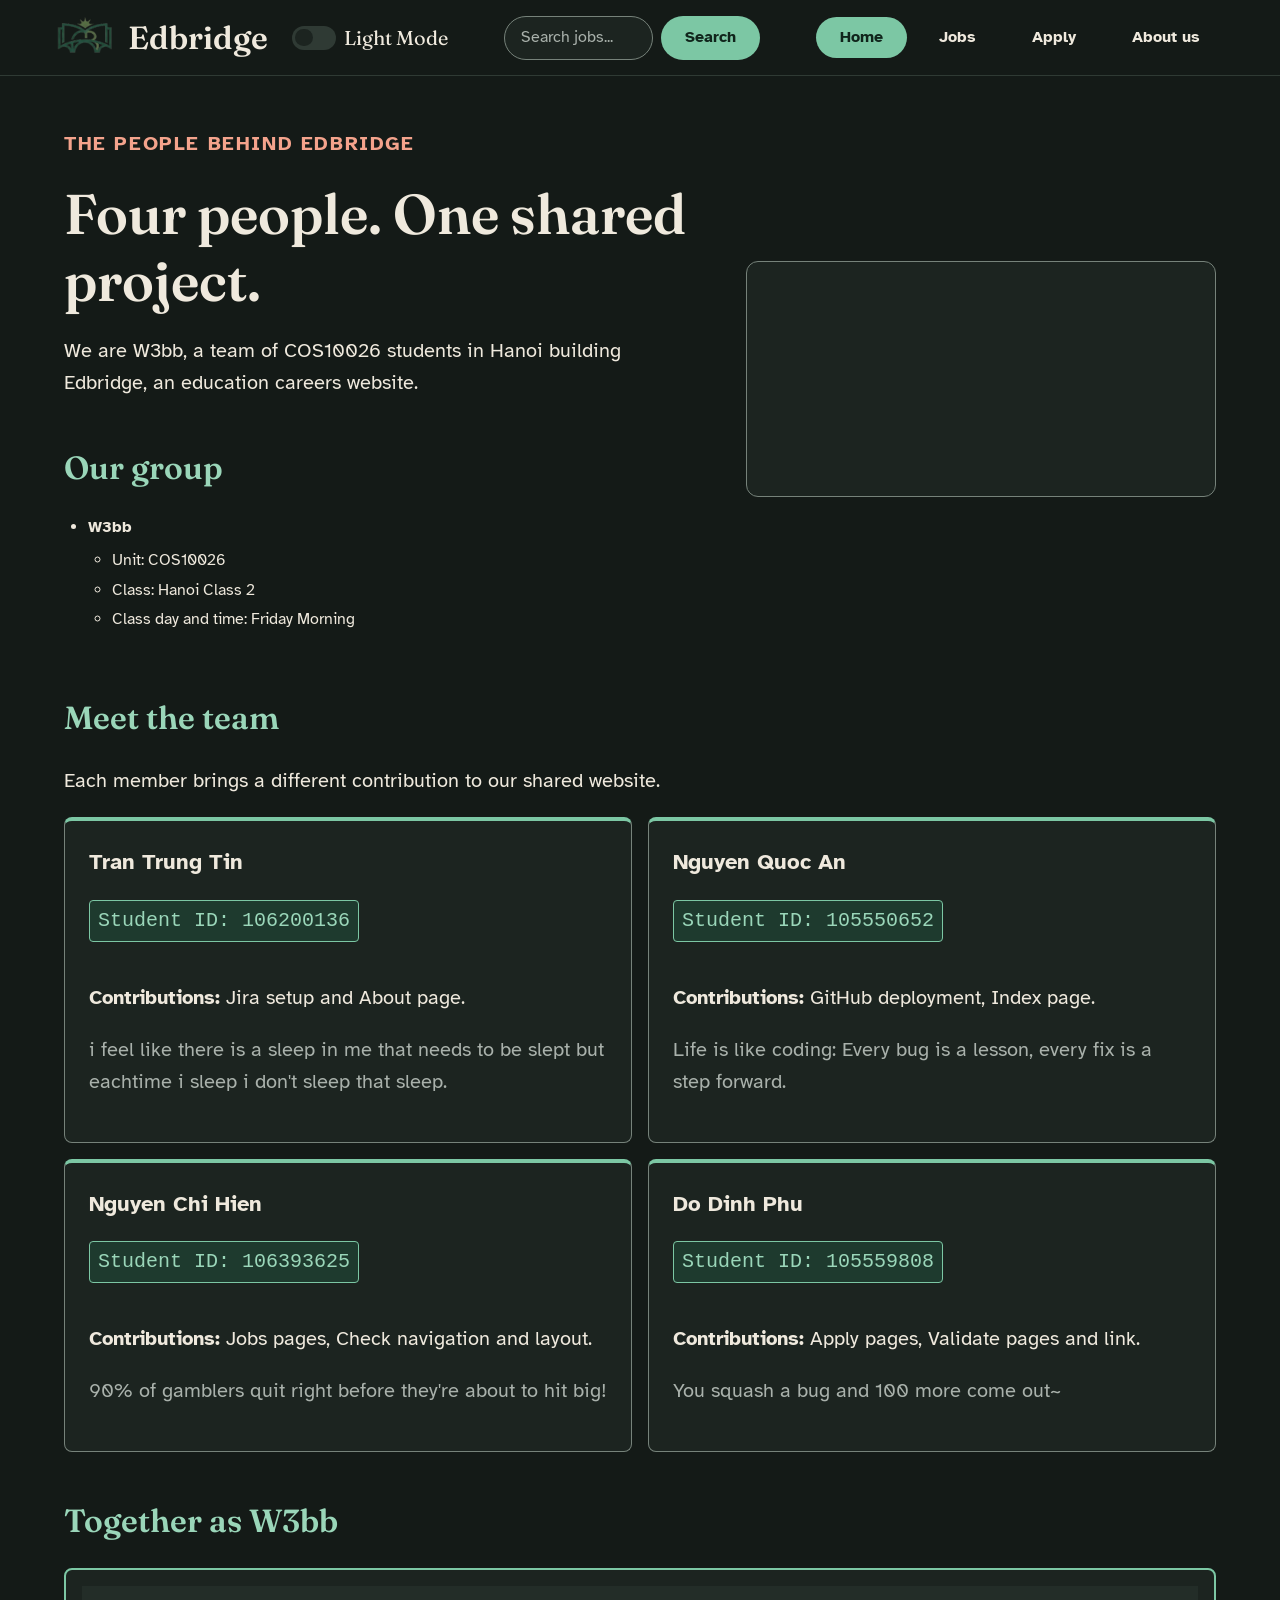
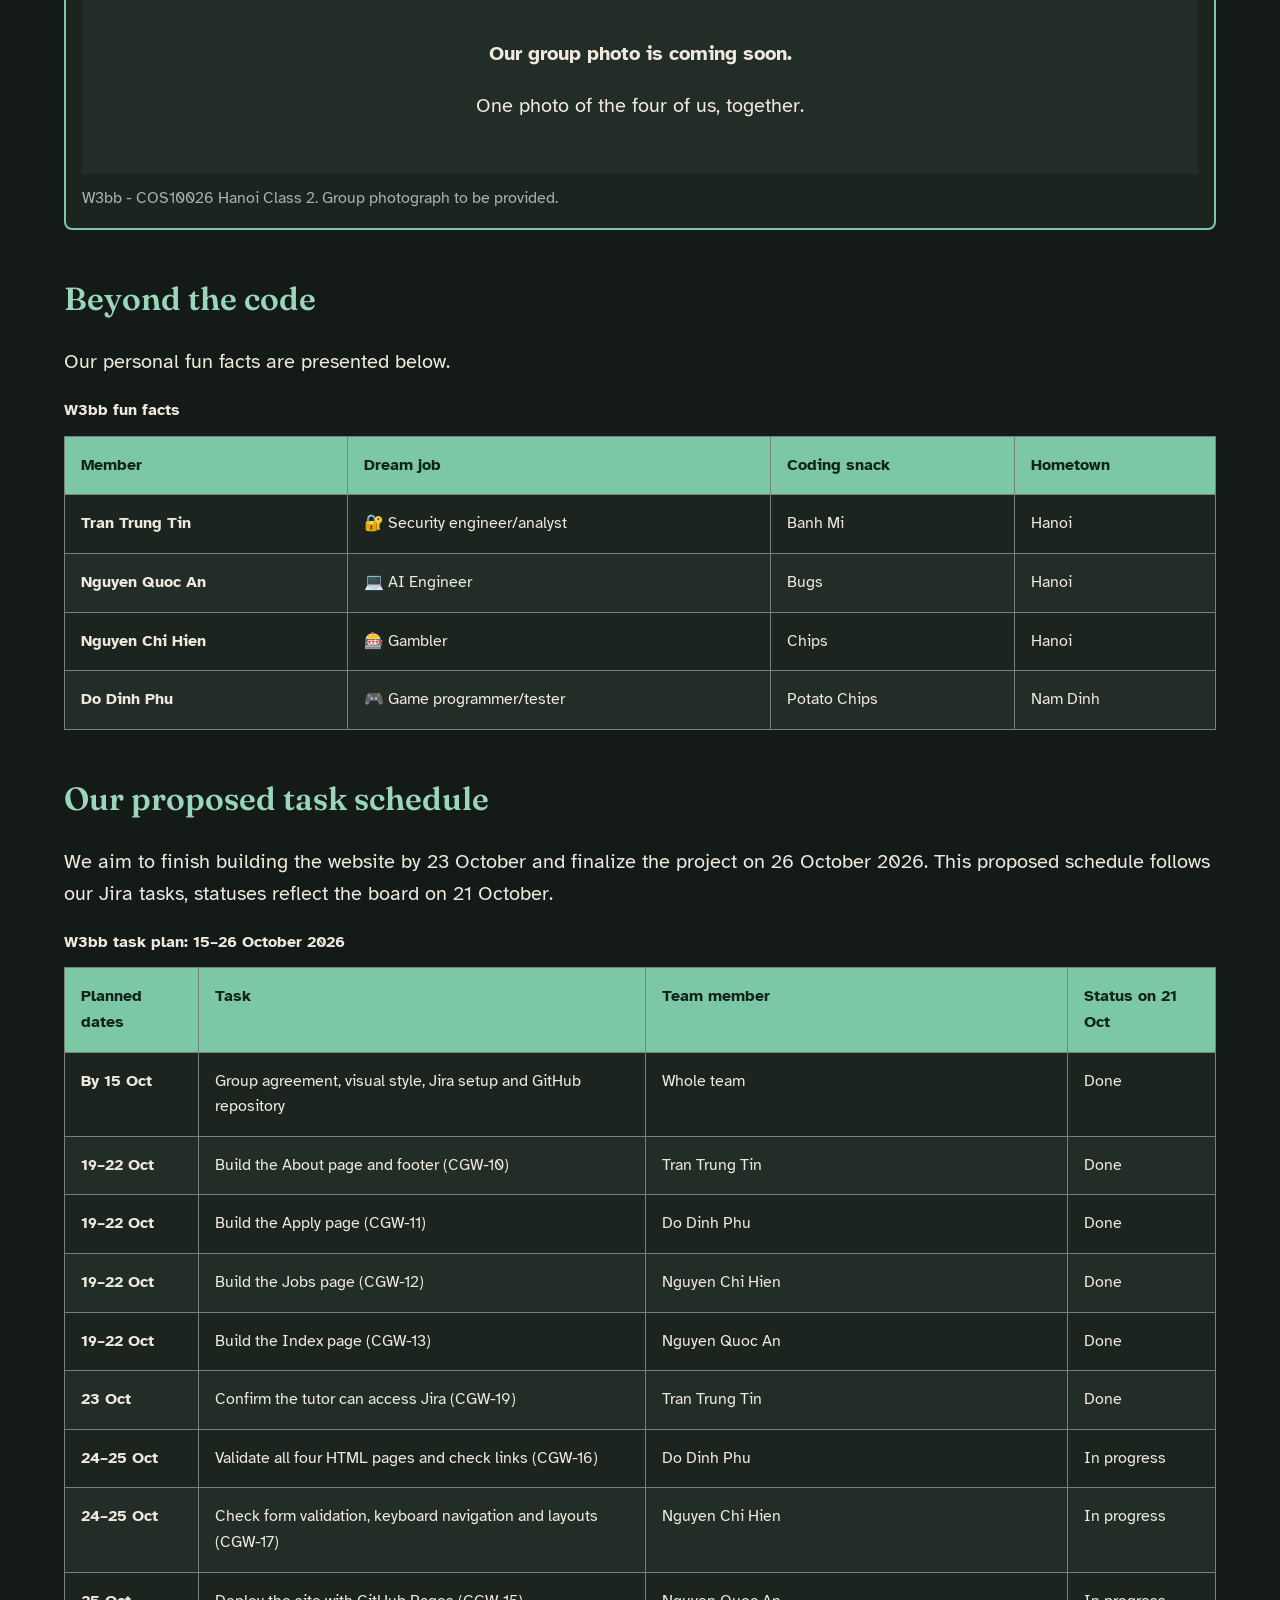
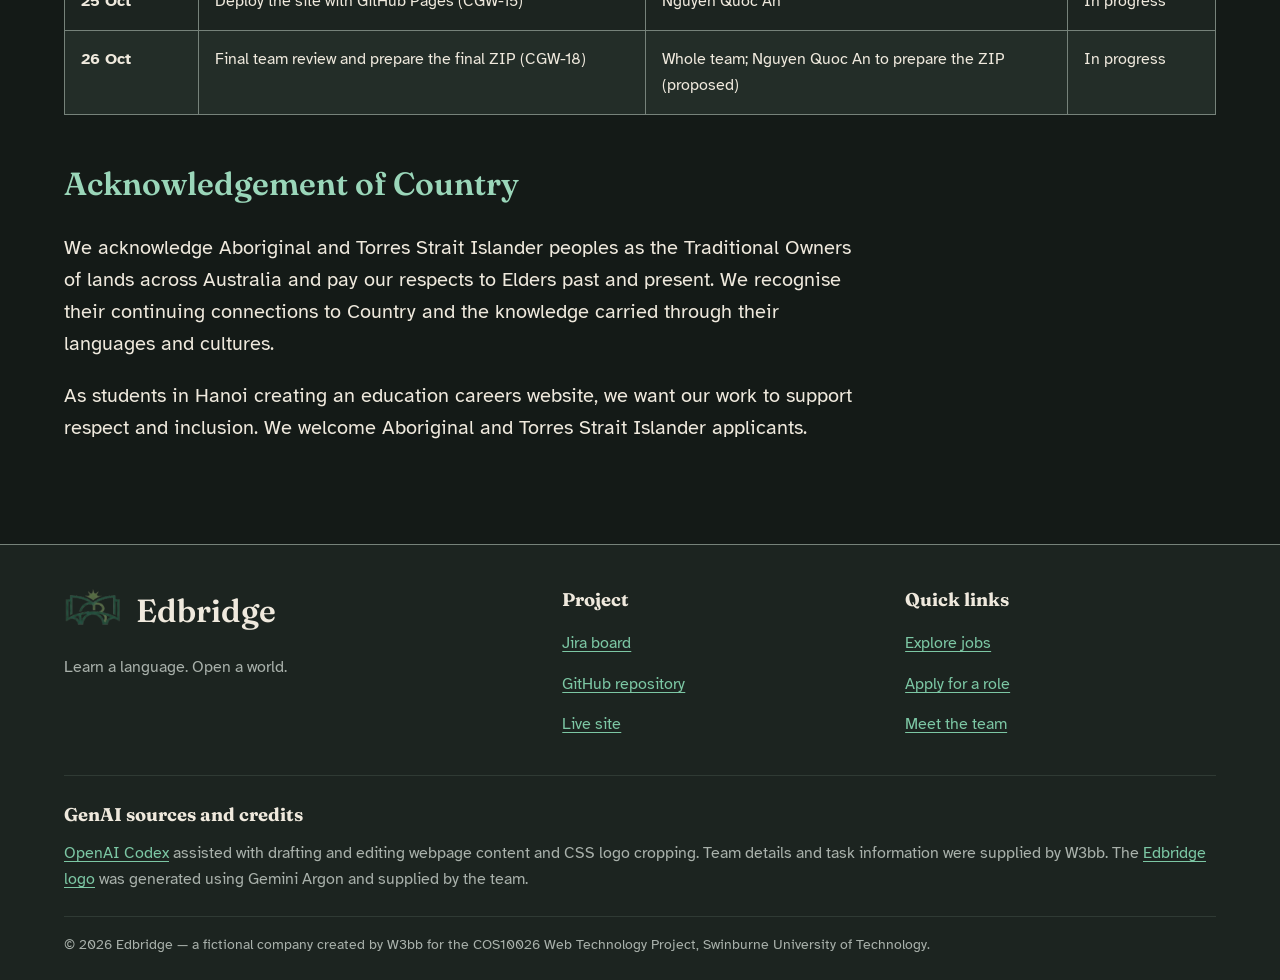
==== commit 67296a31: "Update website pages, styles and images" ====
--- a/about.html
+++ b/about.html
@@ -17,7 +17,7 @@
   </style>
 </head>
     <body class="about-site">
-    <header>
+  <header>
     <div class="container">
       <a href="index.html" class="Edbridge">
         <span class="brand-logo"><img src="img/logo.webp" alt="" width="1024" height="1024"></span>
@@ -26,14 +26,21 @@
       <label class="theme-switch">
         <input type="checkbox" id="theme-toggle">
         <span class="slider"></span>
-        Light Mode
+          Light Mode
       </label>
+      <form class="a1_search" action="jobs.html" method="get" role="search">
+        <label for="a1_search_input">Search jobs</label>
+        <div class="a1_search_row">
+          <input type="search" id="a1_search_input" name="q" placeholder="Search jobs...">
+          <button type="submit">Search</button>
+        </div>
+      </form>
       <nav aria-label="Main">
         <ul>
-          <li><a href="index.html">Home</a></li>
+          <li><a href="index.html" aria-current="page">Home</a></li>
           <li><a href="jobs.html">Jobs</a></li>
           <li><a href="apply.html">Apply</a></li>
-          <li><a href="about.html" aria-current="page">About us</a></li>
+          <li><a href="about.html">About us</a></li>
         </ul>
       </nav>
     </div>
--- a/styles/styles.css
+++ b/styles/styles.css
@@ -67,7 +67,6 @@
 h1, h2 { font-family: var(--font-display); font-weight: 600; }
 
 h1 {
-  font-family: var(--font-display);
   font-size: 3rem;
   margin: 0;
 }
@@ -278,8 +277,100 @@
   color: var(--on-brand);
 }
 
-.container .hero_content {
-  margin-top: 5rem;
+.intro {
+  padding-block: 5rem 3rem;
+  background-image: url("../img/hero-pattern-dark.svg");
+  background-repeat: repeat;
+  background-size: 160px 160px;
+}
+
+:root:has(#theme-toggle:checked) .intro {
+  background-image: url("../img/hero-pattern.svg");
+}
+
+/* Search box in the header: auto margins on both sides centre it in the
+   space between the theme switch and the nav, which stays on the right.
+   The search shrinks first so everything stays on one row. */
+.a1_search {
+  margin-inline: auto;
+  flex: 0 1 16rem;
+  min-width: 9rem;
+}
+
+.a1_search + nav {
+  margin-left: 0;
+  flex-shrink: 0;
+}
+
+/* Narrower screens: logo, theme switch and nav keep the first row,
+   the search moves to its own full-width row underneath. */
+@media (max-width: 1100px) {
+  header .container:has(.a1_search) {
+    flex-wrap: wrap;
+  }
+
+  .a1_search {
+    order: 1;
+    flex-basis: 100%;
+    margin-inline: 0;
+  }
+
+  .a1_search + nav {
+    margin-left: auto;
+  }
+}
+
+/* Label stays available to screen readers but is hidden visually */
+.a1_search label {
+  position: absolute;
+  width: 1px;
+  height: 1px;
+  overflow: hidden;
+  clip: rect(0 0 0 0);
+  white-space: nowrap;
+}
+
+.a1_search_row {
+  display: flex;
+  gap: 0.5rem;
+}
+
+.a1_search input {
+  flex: 1;
+  min-width: 0;
+  min-height: 44px;
+  padding: 0.5rem 1rem;
+  border: 1px solid var(--line-strong);
+  border-radius: 999px;
+  background-color: var(--paper-raised);
+  color: var(--ink);
+  font: inherit;
+}
+
+.a1_search input::placeholder {
+  color: var(--ink-muted);
+}
+
+.a1_search input:hover,
+.a1_search input:focus {
+  border-color: var(--brand);
+}
+
+.a1_search button {
+  min-height: 44px;
+  padding: 0.5rem 1.5rem;
+  border: none;
+  border-radius: 999px;
+  background-color: var(--brand);
+  color: var(--on-brand);
+  font: inherit;
+  font-weight: 700;
+  cursor: pointer;
+  transition: background-color 0.2s;
+}
+
+.a1_search button:hover {
+  background-color: var(--brand-strong);
 }
 
 .a1_first_line {
@@ -295,11 +386,18 @@
   margin: auto;
 }
 
-.roles_header + ul {
-  list-style: none;
+
+.a1_cover_img {
+  float: right;
+  width: 45%;
+  margin: 0 0 1.5rem 2rem;
+  border-radius: 20px;
+  box-shadow: 0 4px 20px var(--on-sun);
 }
 
 .roles_header {
+  clear: both;
+  padding-top: 1.5rem;
   display: flex;
   align-items: center;
   justify-content: space-between;
@@ -325,23 +423,15 @@
   padding: 4px 12px;
 }
 
-.a1_fe_job {
-  display: inline-block;
-  border: 1px solid var(--ink);
-  border-top: 10px solid var(--brand-strong);
-  border-radius: 20px;
-  padding: 1rem;
-  box-shadow: 0 4px 20px var(--on-sun);
-}
-
+.a1_fe_job,
 .a1_ui_ux_job {
   display: inline-block;
   border: 1px solid var(--ink);
   border-top: 10px solid var(--brand-strong);
   border-radius: 20px;
   padding: 1rem;
+  background-color: var(--paper);
   box-shadow: 0 4px 20px var(--on-sun);
-
 }
 
 .a1_type_job{
@@ -369,7 +459,7 @@
 .a1_job_container {
   padding-top: 10px;
   display: flex;
-  flex: 1;
+  flex-wrap: wrap;
   align-items: center;
   justify-content: center;
   gap: 4rem;
@@ -385,6 +475,7 @@
 .a1_meet_team {
   text-decoration: none;
   display: inline-block;
+  margin-top: 2rem;
   border: 3px solid var(--ink);
   border-radius: 20px;
   padding: 4px 12px;
@@ -434,6 +525,35 @@
 .a1_how p {
   margin-top: 0;
   font-family: var(--font-sans);
+}
+
+
+@media (max-width: 700px) {
+  .intro {
+    padding-top: 2.5rem;
+  }
+
+  .intro h1 {
+    font-size: 2.25rem;
+  }
+
+  .a1_cover_img {
+    float: none;
+    width: 100%;
+    margin: 0 0 1.5rem;
+  }
+
+  .roles_header {
+    flex-wrap: wrap;
+  }
+
+  .a1_job_container,
+  .a1_why_container {
+    flex-direction: column;
+    align-items: stretch;
+    gap: 1.5rem;
+  }
+
 }
 
 
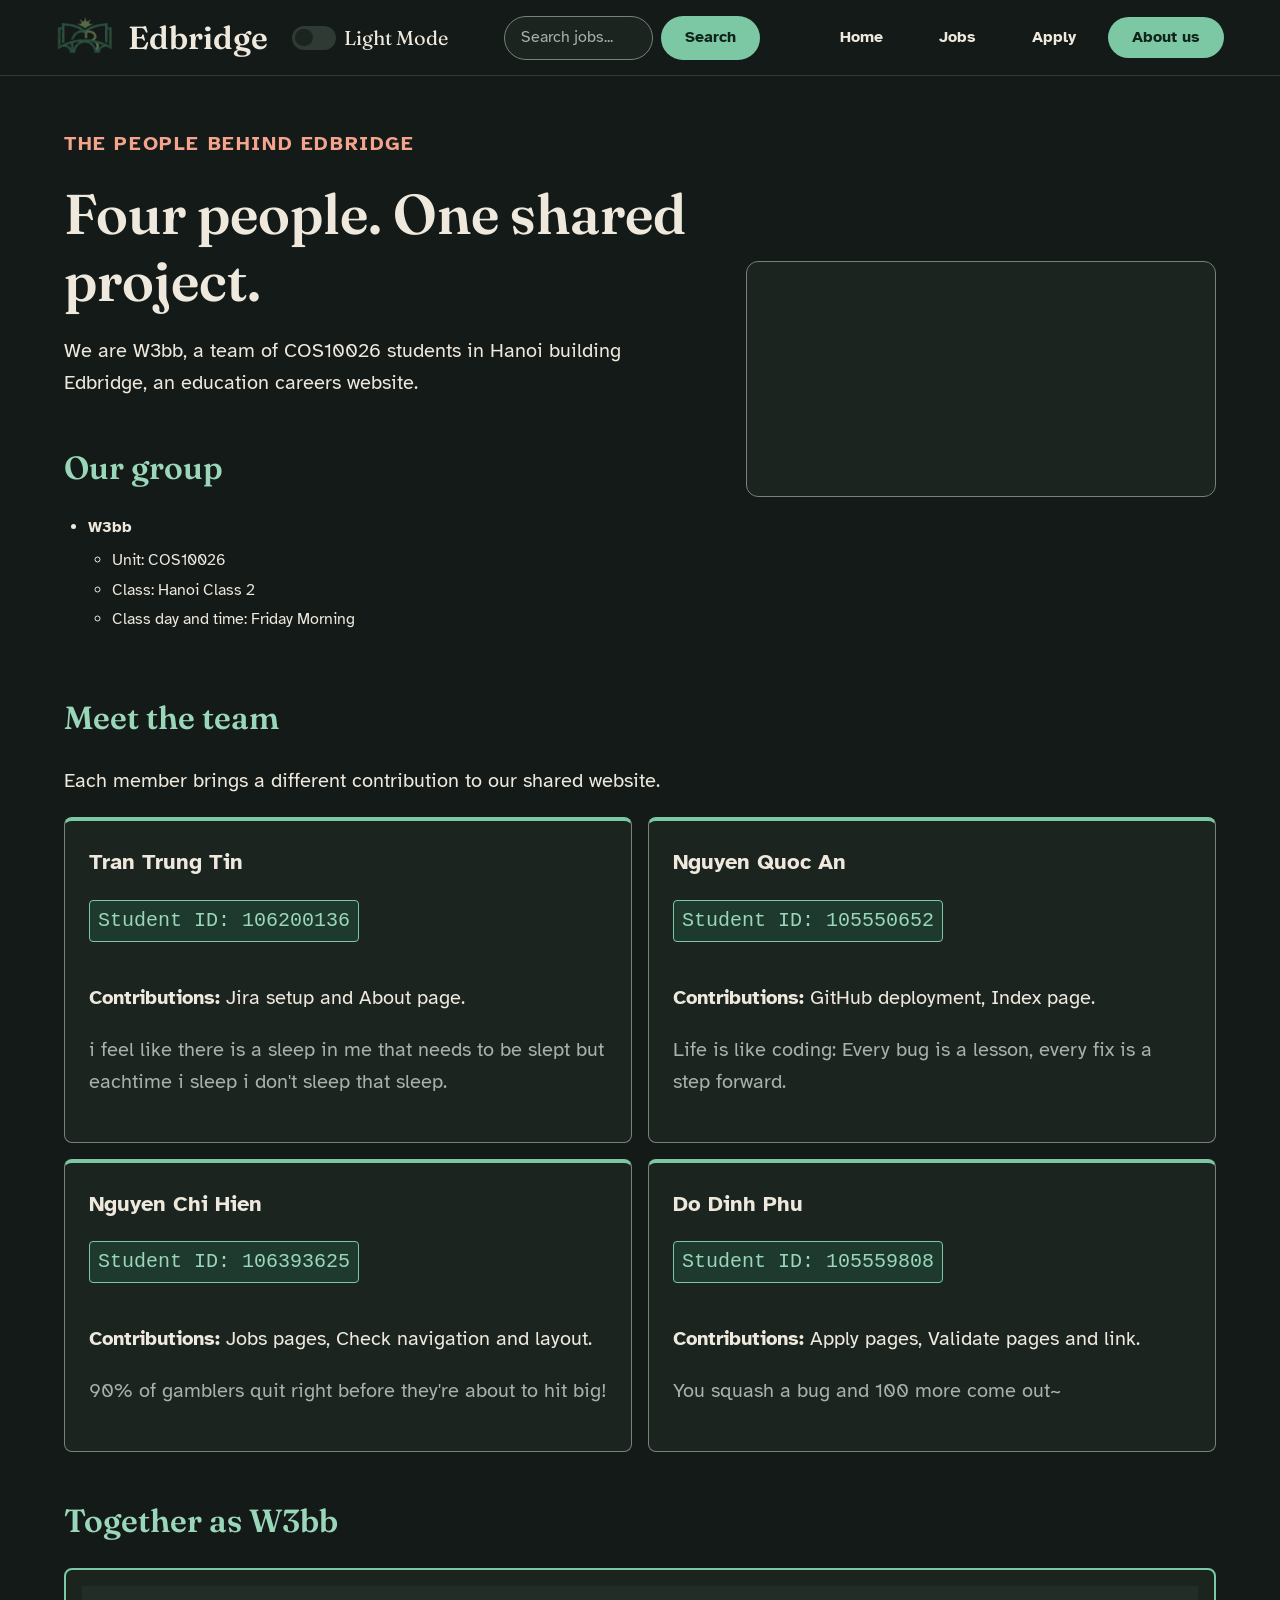
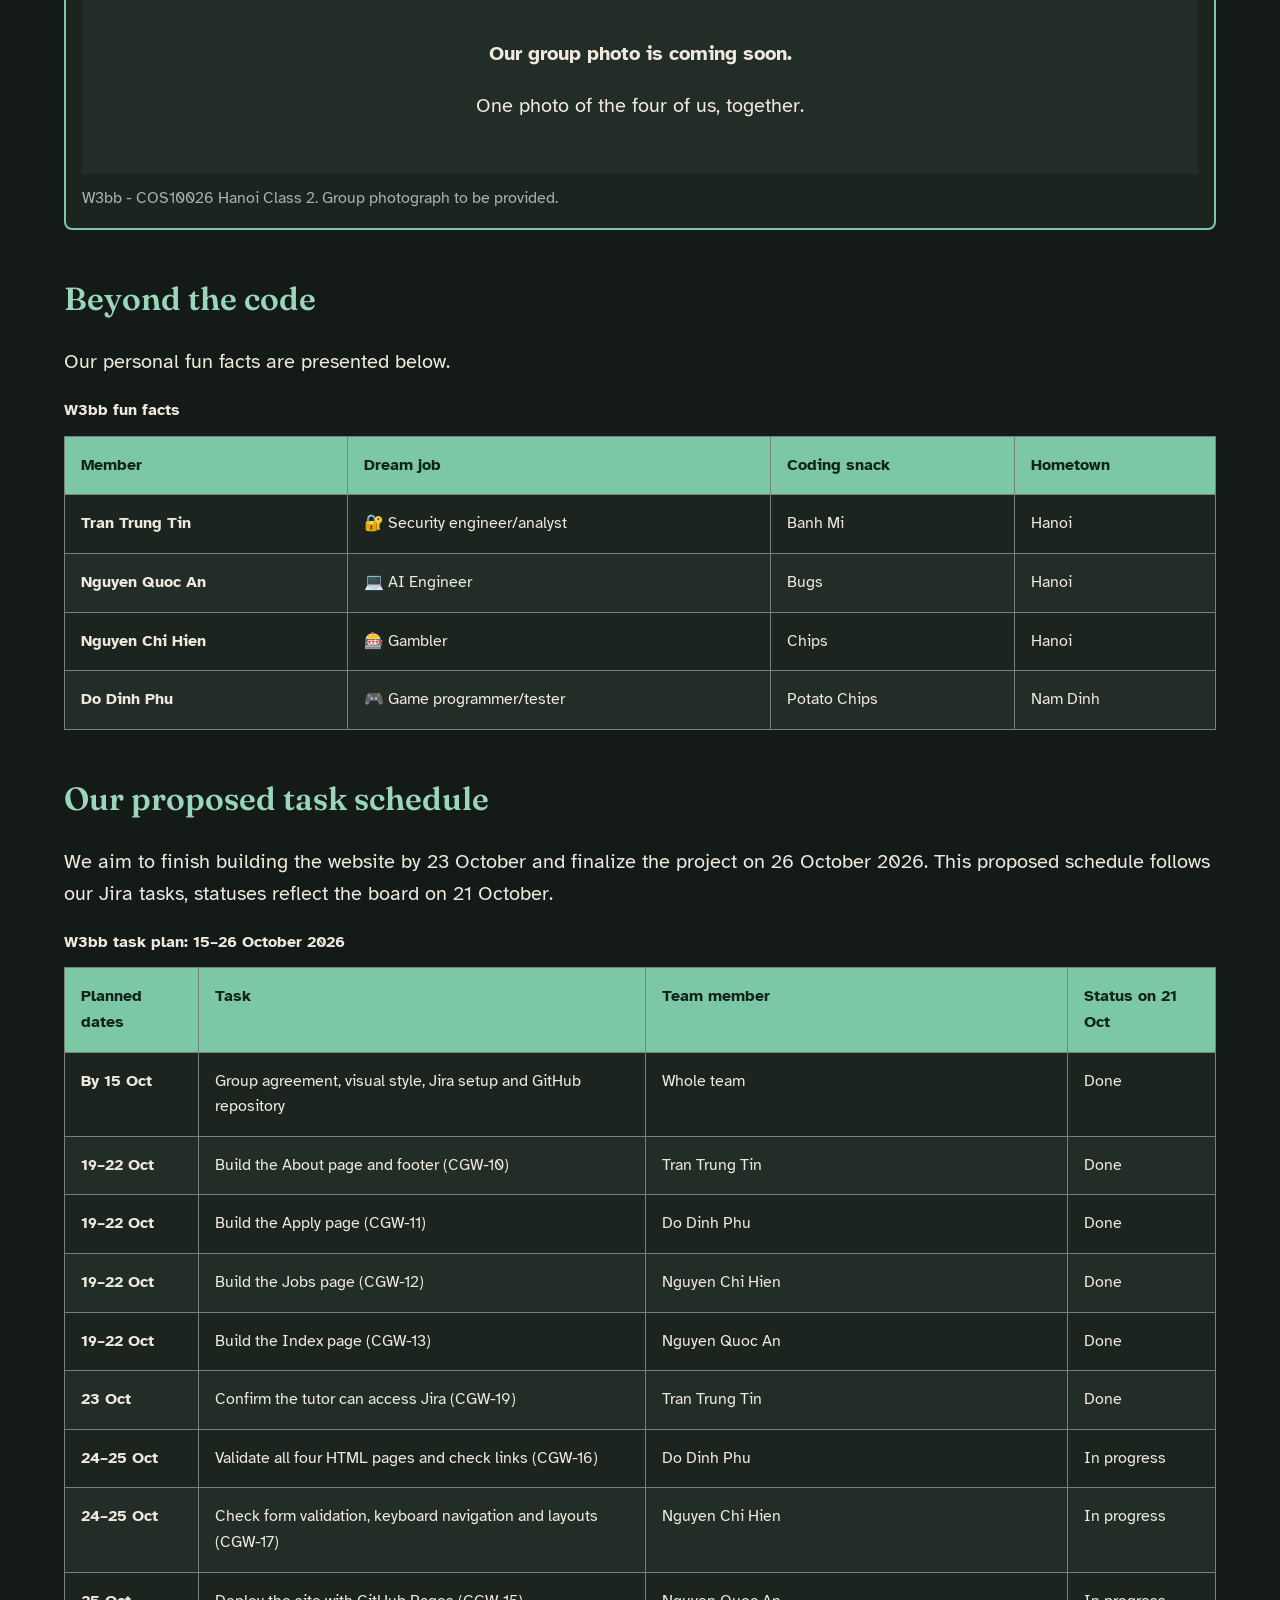
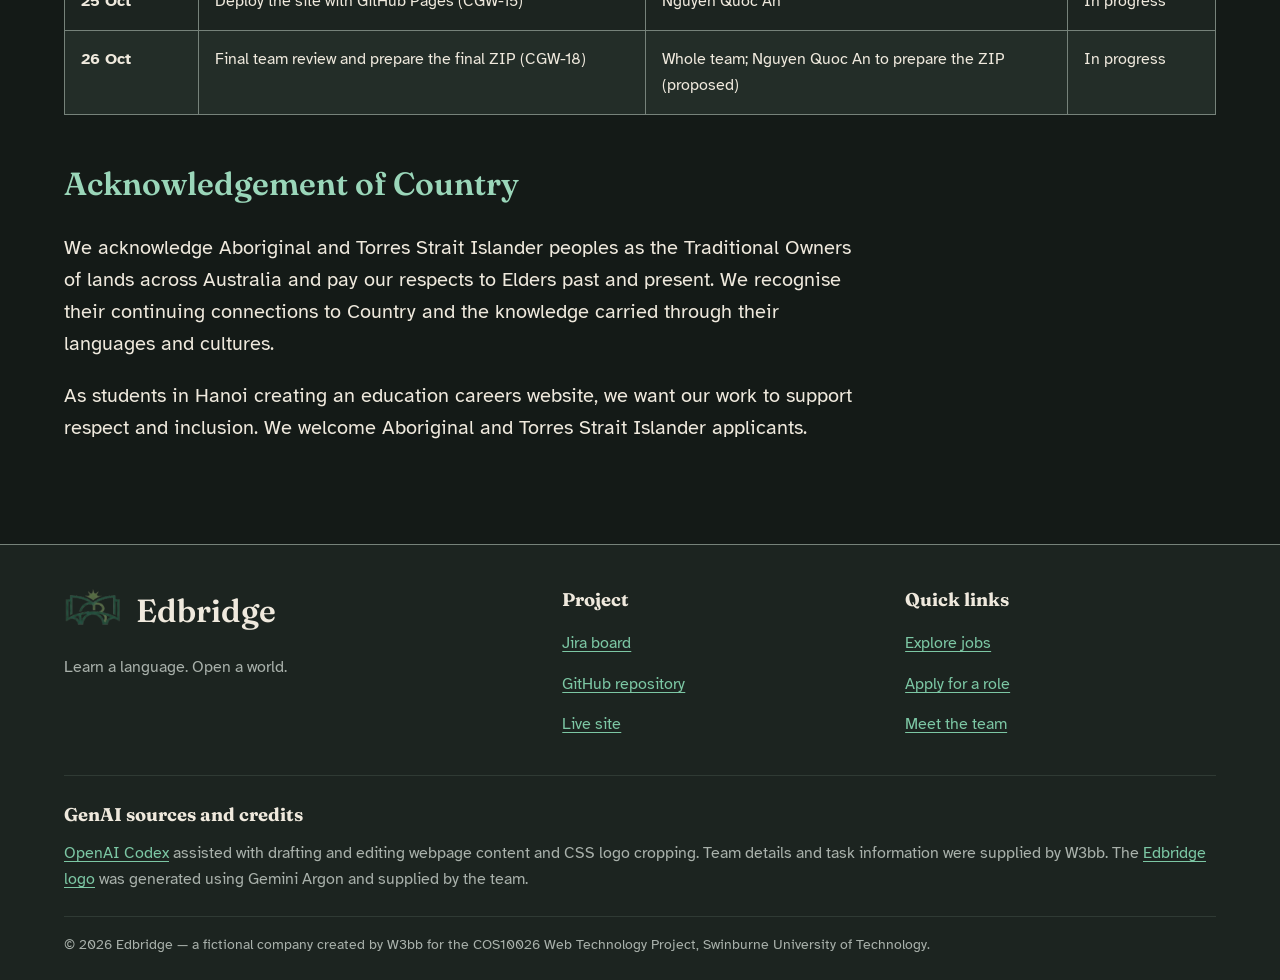
==== commit d079209b: "fix nav bar header" ====
--- a/about.html
+++ b/about.html
@@ -37,10 +37,10 @@
       </form>
       <nav aria-label="Main">
         <ul>
-          <li><a href="index.html" aria-current="page">Home</a></li>
+          <li><a href="index.html">Home</a></li>
           <li><a href="jobs.html">Jobs</a></li>
           <li><a href="apply.html">Apply</a></li>
-          <li><a href="about.html">About us</a></li>
+          <li><a href="about.html" aria-current="page">About us</a></li>
         </ul>
       </nav>
     </div>
@@ -273,7 +273,7 @@
           <ul>
             <li><a href="https://soulknightprequel15.atlassian.net/jira/software/projects/CGW/boards/3?filter=&amp;groupBy=none">Jira board</a></li>
             <li><a href="https://github.com/nguyenquocan0606/cos10026_web">GitHub repository</a></li>
-            <li><a href="https://edbridge.mochilab3d.com">Live site</a></li>
+            <li><a href="https://nguyenquocan0606.github.io/cos10026_web/">Live site</a></li>
           </ul>
         </section>
 
--- a/styles/styles.css
+++ b/styles/styles.css
@@ -684,6 +684,7 @@
 .about-site tbody tr:hover { background: var(--brand-tint); }
 
 /* Jobs page */
+/* I used AI to help with responsive font sizing with clamp(), grid layout with minmax(), @media */
 .jobs-page {
   max-width: 1100px;
   margin: 0 auto;
@@ -811,6 +812,60 @@
 
   .job-details dd {
     margin-bottom: 0.75rem;
+  }
+}
+
+/* Research and References */
+.job-sources {
+  max-width: 1100px;
+  margin: 2rem auto 3rem;
+  padding: 1.5rem;
+  border-top: 2px solid var(--line);
+  background-color: var(--paper);
+  overflow-wrap: break-word;
+}
+
+.job-sources h2 {
+  margin-top: 0;
+  margin-bottom: 1rem;
+  font-size: 1.5rem;
+  line-height: 1.3;
+}
+
+.job-sources ul {
+  margin: 0;
+  padding-left: 1.5rem;
+}
+
+.job-sources li {
+  margin-bottom: 0.75rem;
+  line-height: 1.6;
+}
+
+.job-sources a {
+  color: var(--brand);
+  font-weight: 600;
+  text-underline-offset: 0.2em;
+  overflow-wrap: anywhere;
+}
+
+.job-sources a:hover {
+  text-decoration-thickness: 2px;
+}
+
+.job-sources a:focus-visible {
+  outline: 3px solid var(--focus);
+  outline-offset: 4px;
+}
+
+@media (max-width: 700px) {
+  .job-sources {
+    margin: 1.5rem 1rem 2rem;
+    padding: 1.25rem 1rem;
+  }
+
+  .job-sources h2 {
+    font-size: 1.3rem;
   }
 }
 
@@ -1025,23 +1080,6 @@
 
 /* ---------- Responsive layout ---------- */
 @media (max-width: 700px) {
-  .apply-page > header {
-    padding: 1rem;
-  }
-
-  .apply-page > header nav {
-    width: 100%;
-    margin-left: 0;
-  }
-
-  .apply-page > header nav ul {
-    gap: 0.2rem;
-  }
-
-  .apply-page > header nav a {
-    padding: 0.45rem 0.75rem;
-  }
-
   .apply-page > main {
     width: calc(100% - 1.5rem);
     margin: 1.25rem auto 2rem;
@@ -1076,7 +1114,6 @@
 
 /* ---------- High contrast accessibility ---------- */
 @media (forced-colors: active) {
-  .apply-page > header nav a[aria-current="page"],
   .apply-page > main,
   .apply-page fieldset.form-row,
   .apply-page input,
@@ -1086,3 +1123,7 @@
     border: 1px solid CanvasText;
   }
 }
+
+
+
+
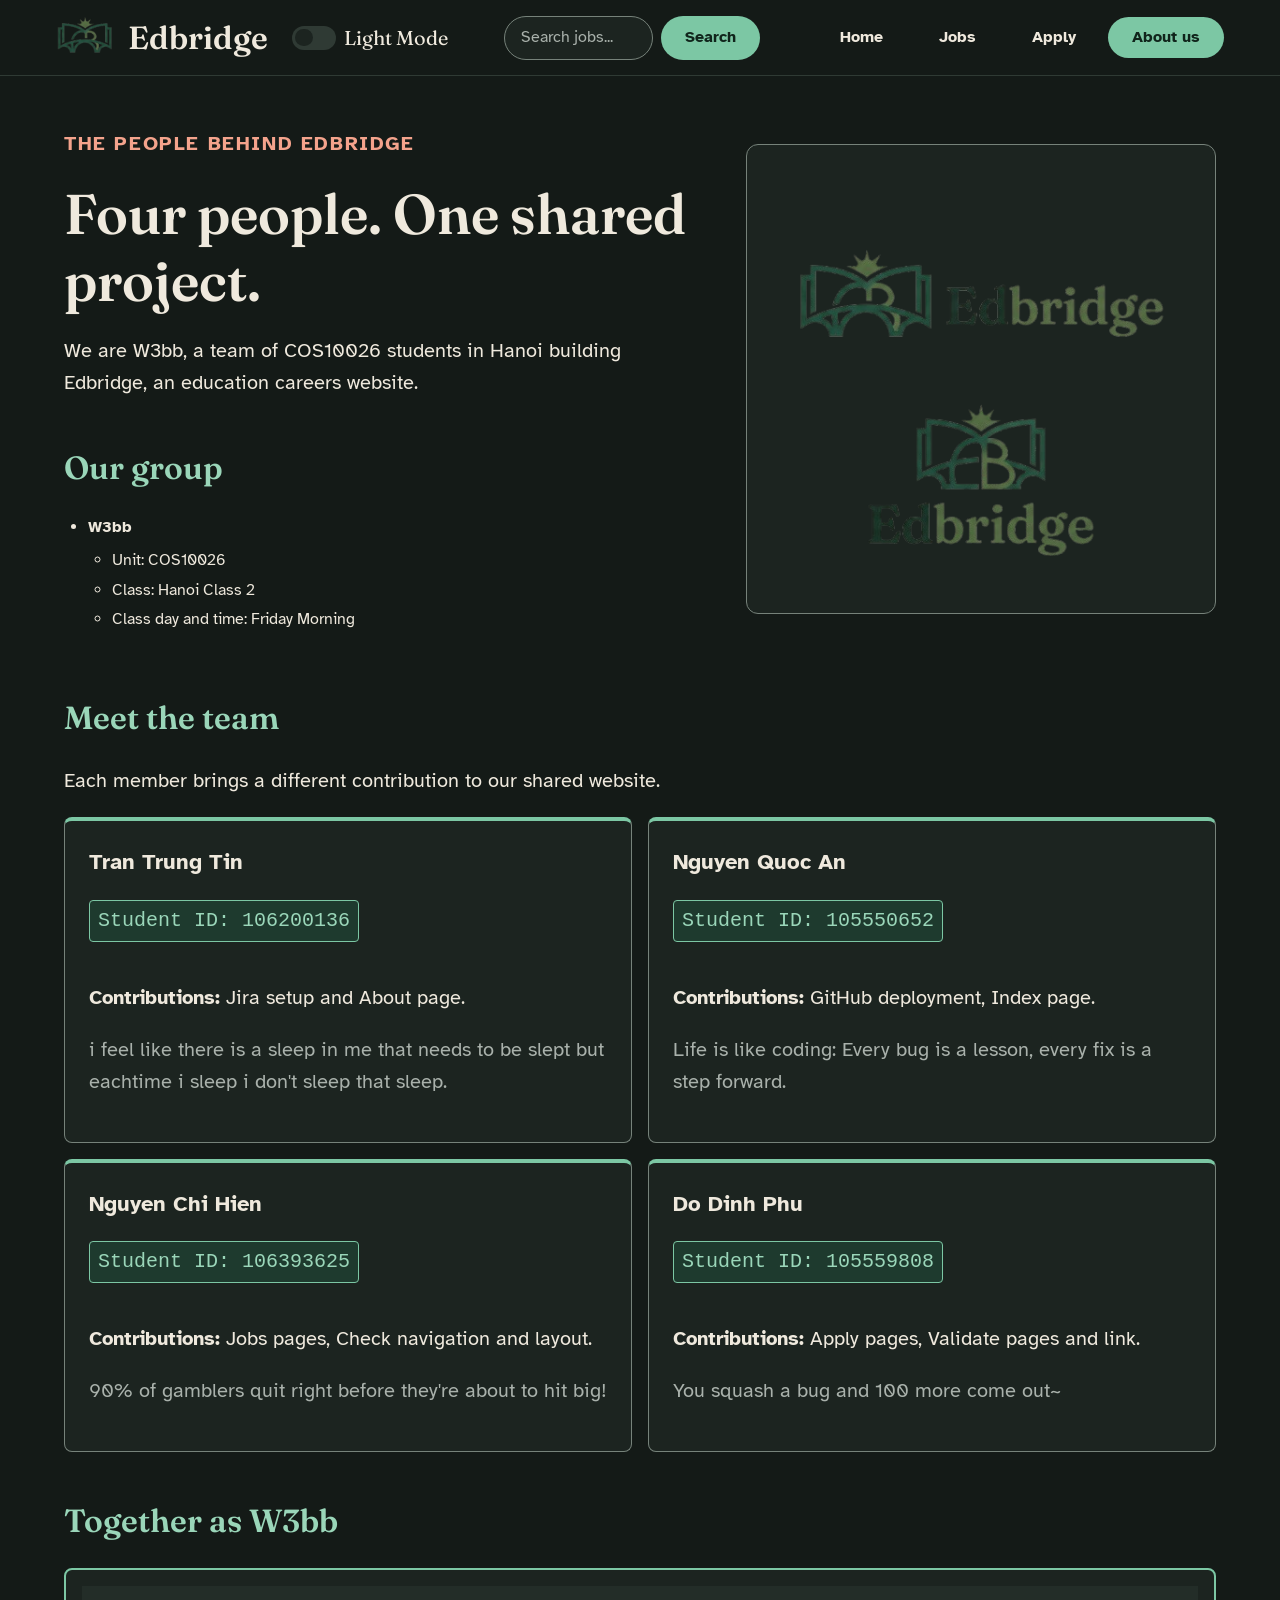
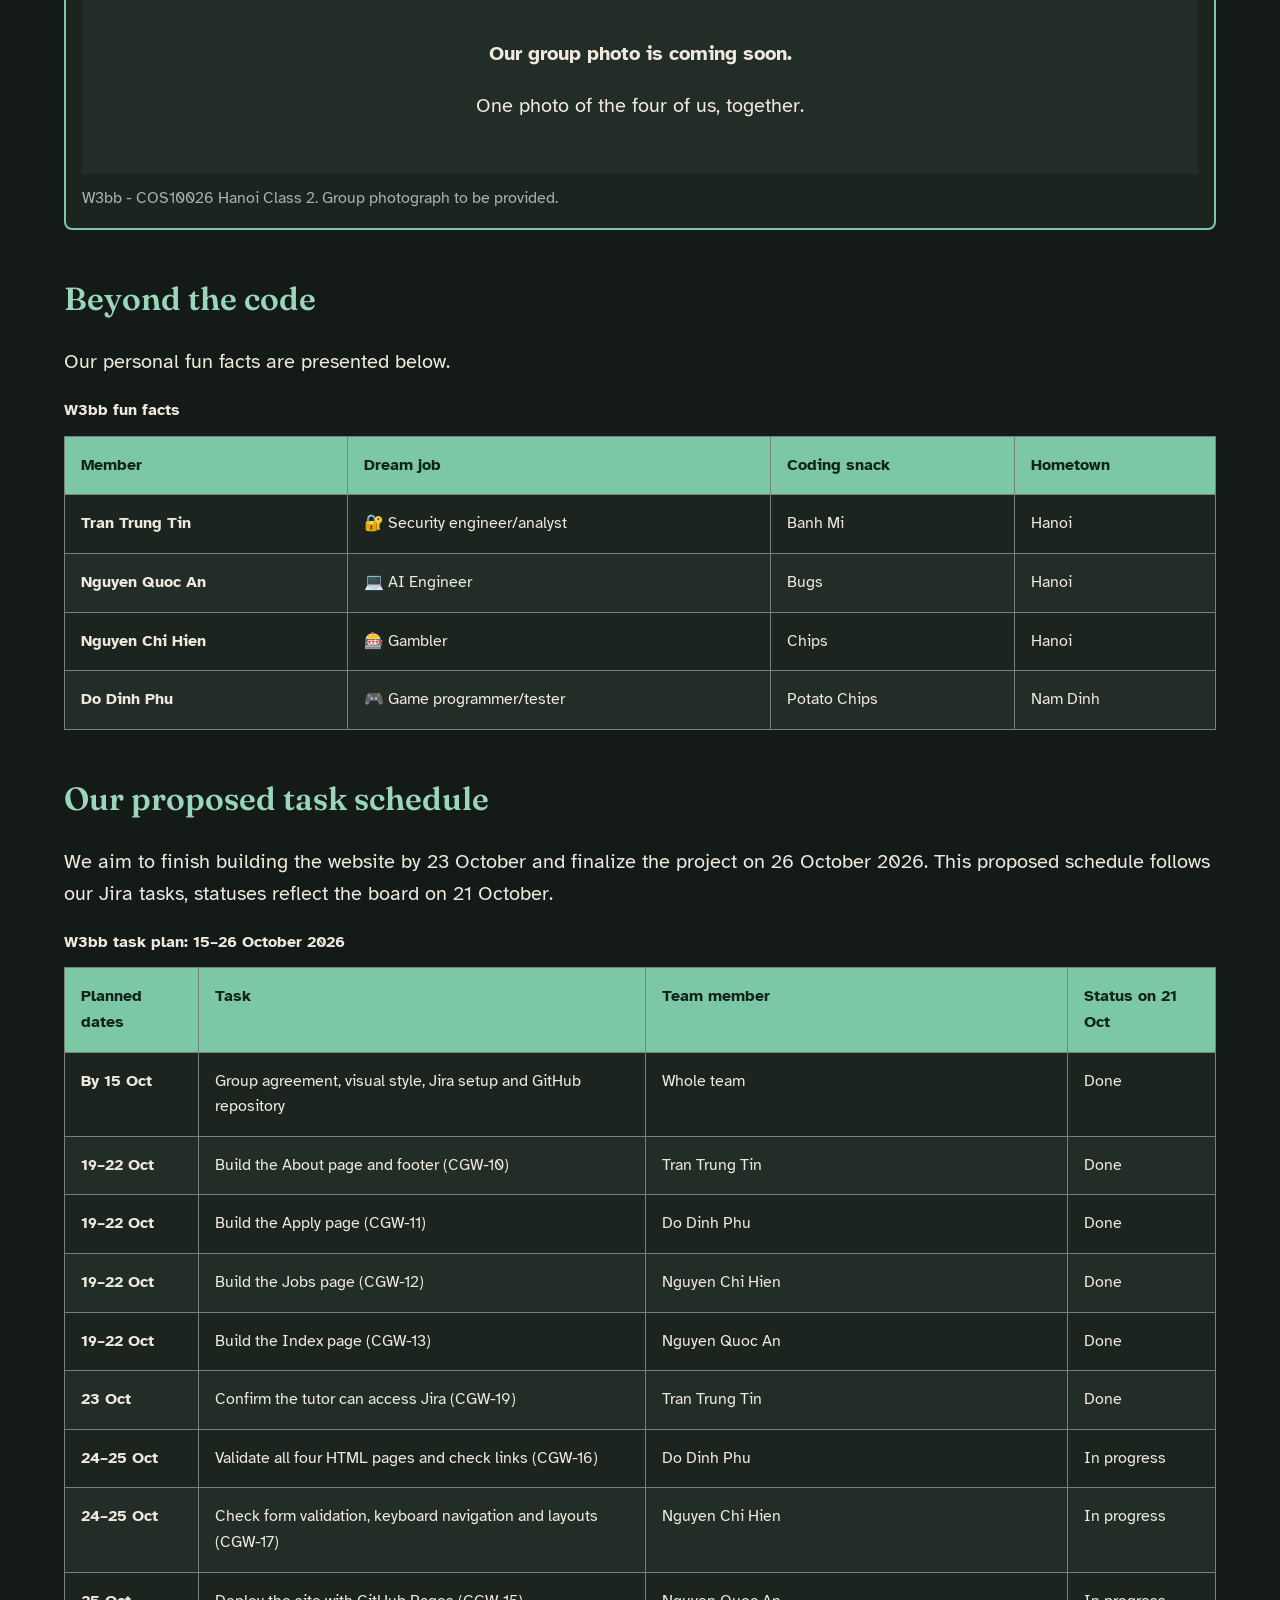
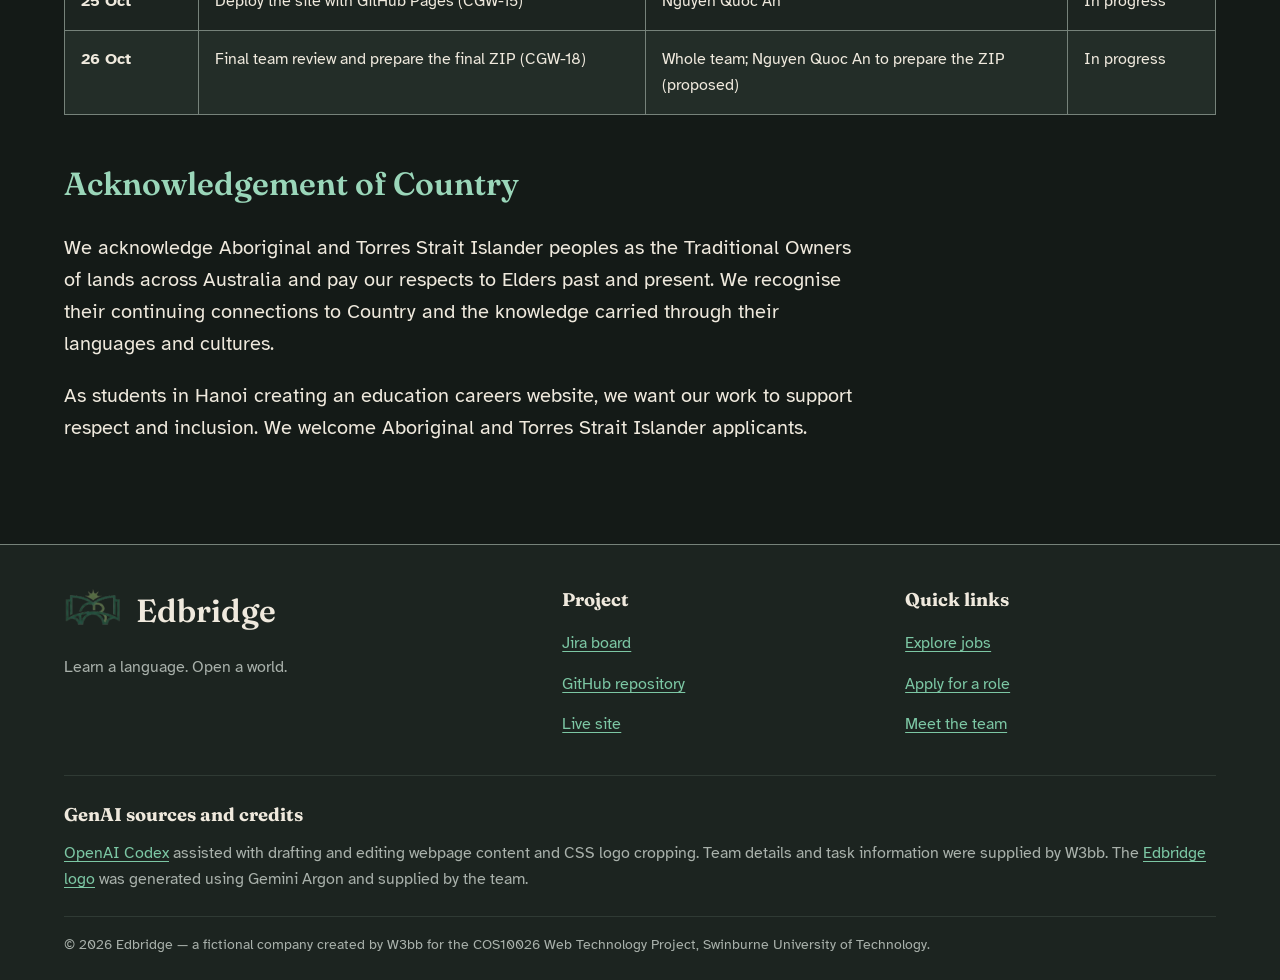
==== commit ff914944: "fix mobile layout and edit README" ====
--- a/about.html
+++ b/about.html
@@ -72,7 +72,7 @@
       </div>
 
       <div class="about-video">
-        <video autoplay muted playsinline aria-label="About page video">
+        <video id="brand-intro" muted playsinline preload="metadata" poster="img/logo.webp" aria-label="Edbridge brand introduction">
           <source src="media/video.mp4" type="video/mp4">
           Your browser does not support embedded video.
           <a href="media/video.mp4">Download the video</a> to watch it.
@@ -295,5 +295,6 @@
       <p class="footer-copyright">&copy; 2026 Edbridge &mdash; a fictional company created by W3bb for the COS10026 Web Technology Project, Swinburne University of Technology.</p>
     </div>
   </footer>
+  <script src="scripts/brand-intro.js" defer></script>
 </body>
 </html>
--- a/styles/styles.css
+++ b/styles/styles.css
@@ -1124,6 +1124,24 @@
   }
 }
 
-
-
-
+.hiring-table-scroll { max-width: 100%; overflow-x: auto; }
+
+/* Shared mobile layout: keep navigation, search and footer within the viewport. */
+@media (max-width: 700px) {
+  header { padding: 0.75rem 1rem; }
+  header .container { padding: 0; gap: 1rem; flex-wrap: wrap; }
+  header .Edbridge { font-size: 1.6rem; }
+  header .theme-switch { margin-left: auto; font-size: 1rem; }
+  header .a1_search + nav { flex: 1 1 100%; min-width: 0; margin-left: 0; }
+  header nav ul { display: grid; grid-template-columns: repeat(2, minmax(0, 1fr)); gap: 0.5rem; }
+  header nav a { display: block; padding: 0.65rem 0.5rem; text-align: center; }
+  header .a1_search { min-width: 0; width: 100%; }
+  header .a1_search_row input { min-width: 0; }
+  .site-footer .footer-columns { grid-template-columns: 1fr; gap: 1.5rem; }
+}
+
+/* The search form must not inherit the application form's vertical spacing. */
+.apply-page header .a1_search { display: block; }
+@media (prefers-reduced-motion: reduce) {
+  *, *::before, *::after { scroll-behavior: auto !important; transition: none !important; }
+}
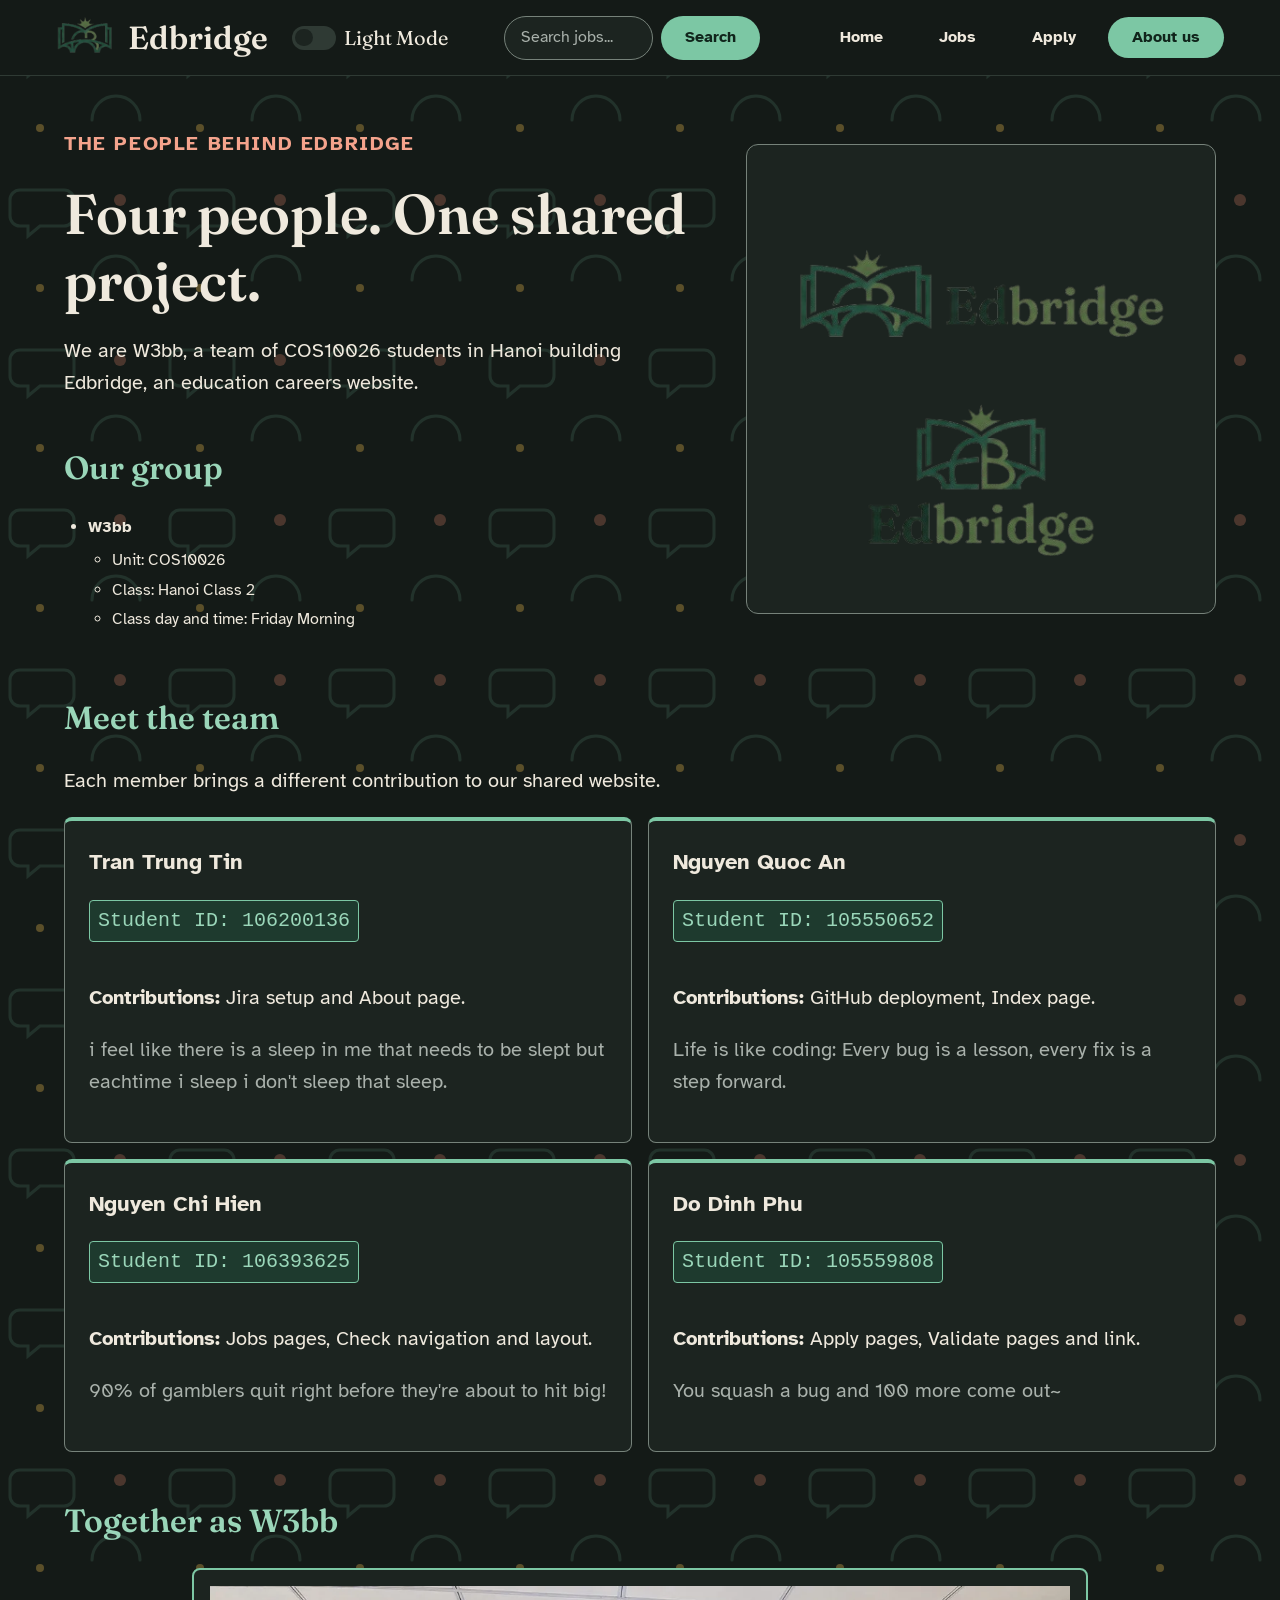
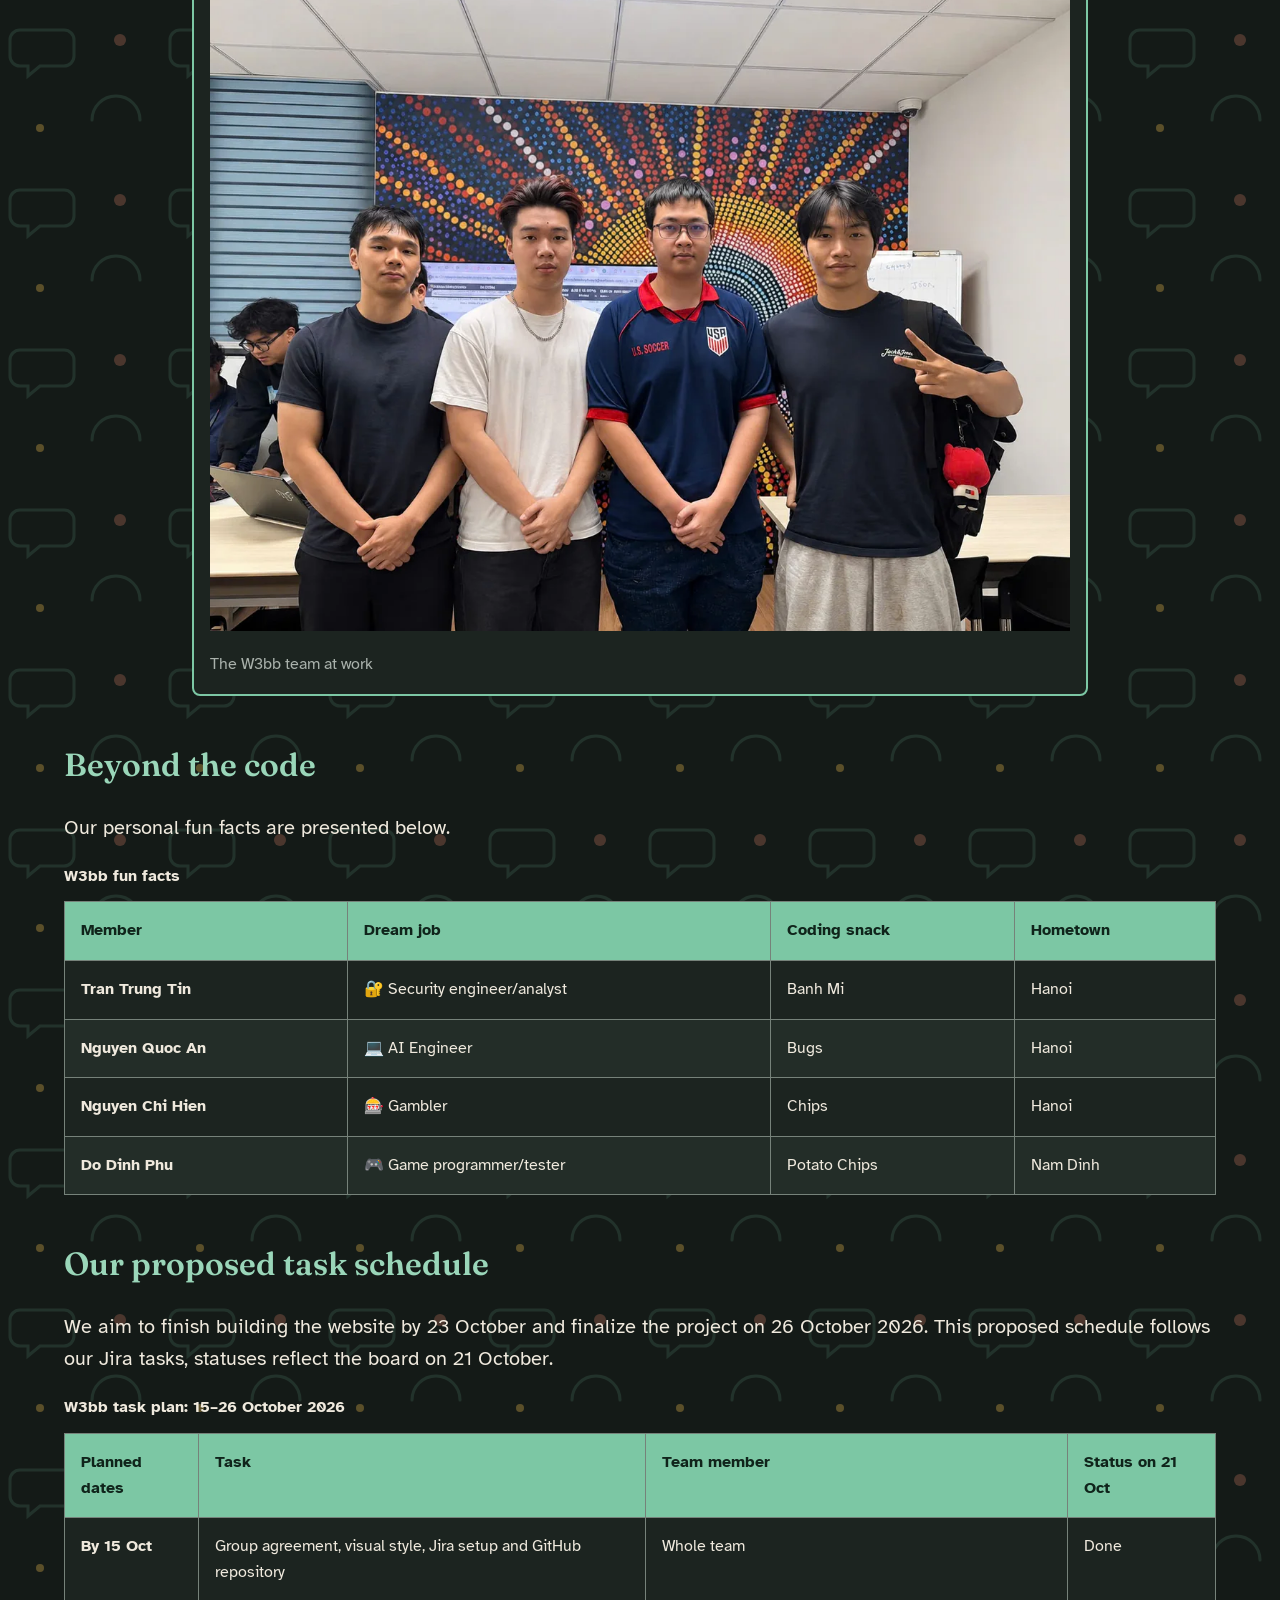
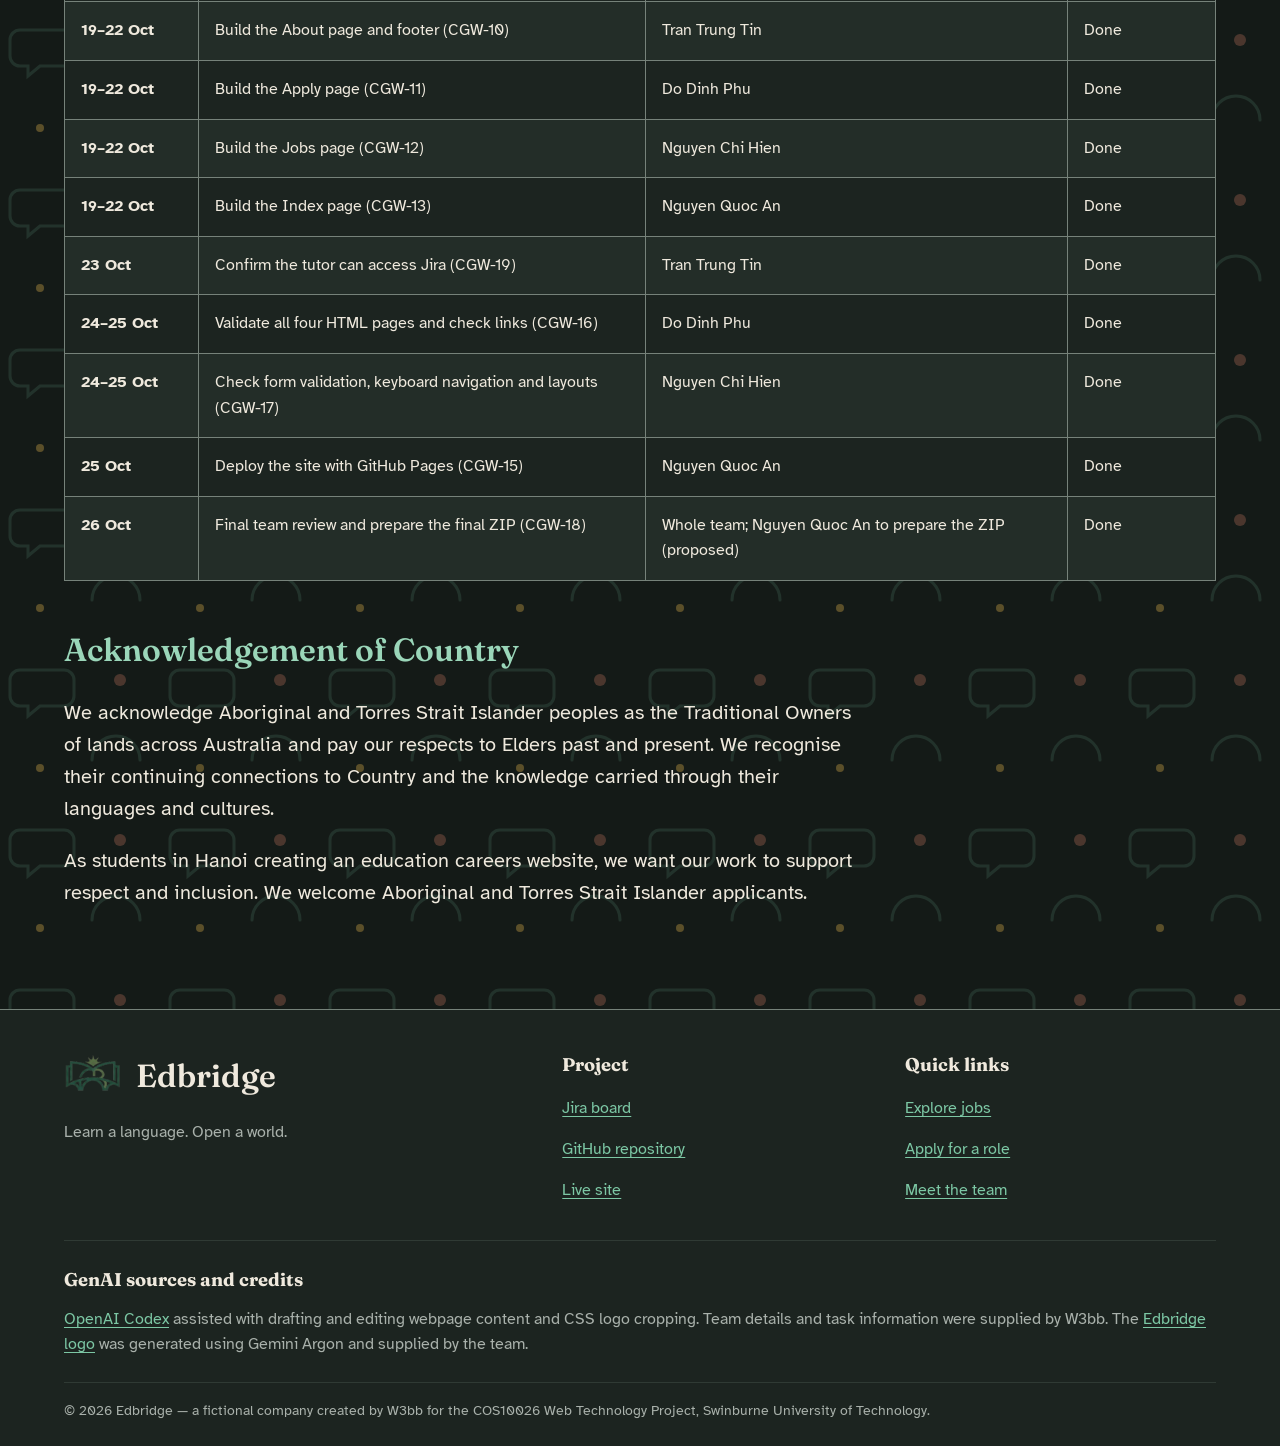
==== commit 102d25f9: "Final touches ~" ====
--- a/about.html
+++ b/about.html
@@ -72,11 +72,12 @@
       </div>
 
       <div class="about-video">
-        <video id="brand-intro" muted playsinline preload="metadata" poster="img/logo.webp" aria-label="Edbridge brand introduction">
-          <source src="media/video.mp4" type="video/mp4">
+        <video id="brand-intro" autoplay muted playsinline preload="metadata" poster="img/logo.webp" aria-label="Edbridge brand introduction">
+          <source src="media/video.mp4" type="video/mp4" media="(prefers-reduced-motion: no-preference)">
           Your browser does not support embedded video.
           <a href="media/video.mp4">Download the video</a> to watch it.
         </video>
+        <img class="brand-intro-still" src="img/logo.webp" alt="Edbridge brand introduction" width="1024" height="1024">
       </div>
     </div>
 
@@ -123,14 +124,10 @@
 
     <section aria-labelledby="photo-heading">
       <h2 id="photo-heading">Together as W3bb</h2>
-      <figure class="group-photo">
-        <!-- Pending photo -->
-        <div class="photo-placeholder">
-          <p><strong>Our group photo is coming soon.</strong></p>
-          <p>One photo of the four of us, together.</p>
-        </div>
-        <figcaption>W3bb - COS10026 Hanoi Class 2. Group photograph to be provided.</figcaption>
-      </figure>
+        <figure class="group-photo">
+          <img src="img/group_photo.webp" alt="The four members of W3bb" width="1200" height="900" loading="lazy">
+          <figcaption>The W3bb team at work</figcaption>
+        </figure>
     </section>
 
     <section aria-labelledby="facts-heading">
@@ -225,25 +222,25 @@
               <th scope="row">24–25 Oct</th>
               <td>Validate all four HTML pages and check links (CGW-16)</td>
               <td>Do Dinh Phu</td>
-              <td>In progress</td>
+              <td>Done</td>
             </tr>
             <tr>
               <th scope="row">24–25 Oct</th>
               <td>Check form validation, keyboard navigation and layouts (CGW-17)</td>
               <td>Nguyen Chi Hien</td>
-              <td>In progress</td>
+              <td>Done</td>
             </tr>
             <tr>
               <th scope="row">25 Oct</th>
               <td>Deploy the site with GitHub Pages (CGW-15)</td>
               <td>Nguyen Quoc An</td>
-              <td>In progress</td>
+              <td>Done</td>
             </tr>
             <tr>
               <th scope="row">26 Oct</th>
               <td>Final team review and prepare the final ZIP (CGW-18)</td>
               <td>Whole team; Nguyen Quoc An to prepare the ZIP (proposed)</td>
-              <td>In progress</td>
+              <td>Done</td>
             </tr>
           </tbody>
         </table>
@@ -295,6 +292,5 @@
       <p class="footer-copyright">&copy; 2026 Edbridge &mdash; a fictional company created by W3bb for the COS10026 Web Technology Project, Swinburne University of Technology.</p>
     </div>
   </footer>
-  <script src="scripts/brand-intro.js" defer></script>
 </body>
 </html>
--- a/styles/styles.css
+++ b/styles/styles.css
@@ -13,14 +13,9 @@
     --brand-tint: #1e3a2e;
     --on-brand: #10241b;
     --accent: #f08a6e;
-    --on-accent: #1f120e;
     --accent-text: #f4a38c;
-    --accent-tint: #3a231c;
-    --sun: #e0b04a;
     --on-sun: #b3b1ae;
     --focus: #f4a38c;
-    --danger: #f97066;
-    --danger-tint: #3b1a17;
     --col-strong: #232d28;
   /* Fonts */
   --font-display: "Fraunces", Georgia, serif;
@@ -42,26 +37,28 @@
   --brand-tint: #dcebe3;
   --on-brand: #ffffff;
   --accent: #e8704f;
-  --on-accent: #1f2a24;
   --accent-text: #a83e26;
-  --accent-tint: #fbe3da;
-  --sun: #e9b949;
   --on-sun: #1f2a24;
   --focus: #a83e26;
-  --danger: #b42318;
-  --danger-tint: #fde8e6;
   --col-strong: #f3ecdf;
   }
 
-/* index.html zone  */
+/* Shared page foundations and themed background. */
 * { box-sizing: border-box; }
 
 body {
   margin: 0;
   background-color: var(--paper);
+  background-image: url("../img/hero-pattern-dark.svg");
+  background-repeat: repeat;
+  background-size: 160px 160px;
   color: var(--ink);
   font-family: var(--font-sans);
   line-height: 1.6;
+}
+
+:root:has(#theme-toggle:checked) body {
+  background-image: url("../img/hero-pattern.svg");
 }
 
 h1, h2 { font-family: var(--font-display); font-weight: 600; }
@@ -160,6 +157,7 @@
   padding-bottom: 2rem;
 }
 
+.site-footer h2,
 .site-footer h3 {
   margin: 0 0 0.75rem;
   font-family: var(--font-display);
@@ -279,13 +277,6 @@
 
 .intro {
   padding-block: 5rem 3rem;
-  background-image: url("../img/hero-pattern-dark.svg");
-  background-repeat: repeat;
-  background-size: 160px 160px;
-}
-
-:root:has(#theme-toggle:checked) .intro {
-  background-image: url("../img/hero-pattern.svg");
 }
 
 /* Search box in the header: auto margins on both sides centre it in the
@@ -376,7 +367,6 @@
 .a1_first_line {
   color: var(--focus);
   font-weight: bold;
-  font-family: var(--font-sans);
 }
 
 .a1_slogan{
@@ -389,7 +379,7 @@
 
 .a1_cover_img {
   float: right;
-  width: 45%;
+  width: 40%;
   margin: 0 0 1.5rem 2rem;
   border-radius: 20px;
   box-shadow: 0 4px 20px var(--on-sun);
@@ -435,7 +425,6 @@
 }
 
 .a1_type_job{
-  font-family:var(--font-sans) ;
   font-weight: bold;
   color: var(--accent-text);
 }
@@ -524,7 +513,6 @@
 
 .a1_how p {
   margin-top: 0;
-  font-family: var(--font-sans);
 }
 
 
@@ -648,18 +636,15 @@
 
 .about-site .quote-content { color: var(--ink-muted); }
 
-/* Group photo: border the figure, style its placeholder and caption. */
+/* Group photo: a centred, responsive figure with its caption. */
 .about-site .group-photo {
-  margin: 0;
+  width: min(100%, 56rem);
+  margin-inline: auto;
+  margin-block: 0;
   padding: 1rem;
   border: 2px solid var(--brand);
   border-radius: 0.5rem;
   background: var(--paper-raised);
-}
-.about-site .photo-placeholder {
-  padding: 2rem 1rem;
-  text-align: center;
-  background: var(--paper-sunk);
 }
 .about-site figcaption { padding-top: 0.75rem; color: var(--ink-muted); }
 
@@ -851,11 +836,6 @@
 
 .job-sources a:hover {
   text-decoration-thickness: 2px;
-}
-
-.job-sources a:focus-visible {
-  outline: 3px solid var(--focus);
-  outline-offset: 4px;
 }
 
 @media (max-width: 700px) {
@@ -931,10 +911,6 @@
 .apply-page input[type="text"],
 .apply-page input[type="email"],
 .apply-page input[type="tel"],
-.apply-page input[type="number"],
-.apply-page input[type="date"],
-.apply-page input[type="password"],
-.apply-page input:not([type]),
 .apply-page select,
 .apply-page textarea {
   width: 100%;
@@ -986,12 +962,10 @@
 
 /* ---------- Fieldsets and legends ---------- */
 .apply-page fieldset.form-row {
-  min-width: 0;
   padding: 1rem 1.1rem 1.2rem;
   border: 1px solid var(--line-strong);
   border-radius: 12px;
   background: var(--paper-raised);
-  box-shadow: none;
 }
 
 .apply-page fieldset legend {
@@ -1102,16 +1076,6 @@
 
 }
 
-/* ---------- Reduced motion ---------- */
-@media (prefers-reduced-motion: reduce) {
-  .apply-page *,
-  .apply-page *::before,
-  .apply-page *::after {
-    transition-duration: 0.01ms !important;
-    animation-duration: 0.01ms !important;
-  }
-}
-
 /* ---------- High contrast accessibility ---------- */
 @media (forced-colors: active) {
   .apply-page > main,
@@ -1136,7 +1100,6 @@
   header nav ul { display: grid; grid-template-columns: repeat(2, minmax(0, 1fr)); gap: 0.5rem; }
   header nav a { display: block; padding: 0.65rem 0.5rem; text-align: center; }
   header .a1_search { min-width: 0; width: 100%; }
-  header .a1_search_row input { min-width: 0; }
   .site-footer .footer-columns { grid-template-columns: 1fr; gap: 1.5rem; }
 }
 
@@ -1145,3 +1108,16 @@
 @media (prefers-reduced-motion: reduce) {
   *, *::before, *::after { scroll-behavior: auto !important; transition: none !important; }
 }
+
+/* A still brand image replaces the intro when reduced motion is requested. */
+.about-site .brand-intro-still { display: none; }
+@media (prefers-reduced-motion: reduce) {
+  .about-site .about-video video { display: none; }
+  .about-site .brand-intro-still {
+    display: block;
+    width: 100%;
+    height: auto;
+    border: 1px solid var(--line-strong);
+    border-radius: 0.75rem;
+  }
+}
